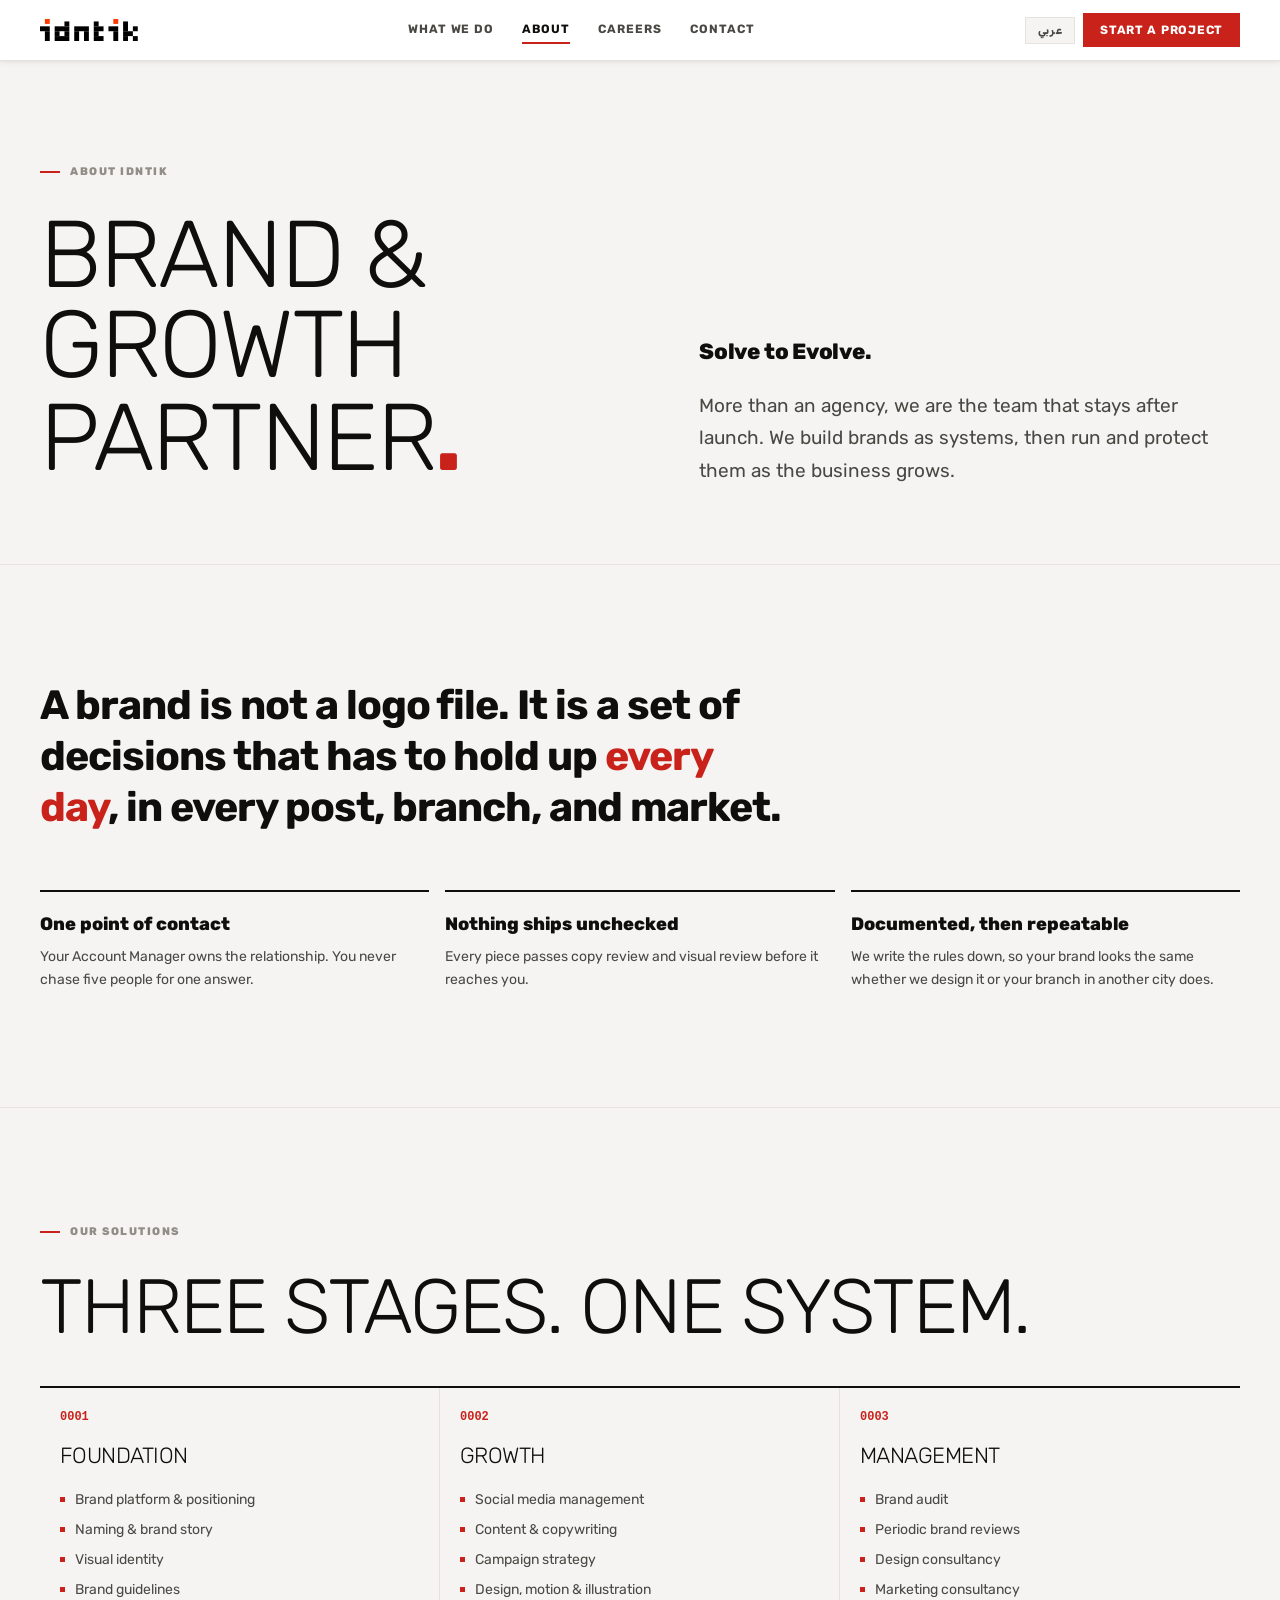
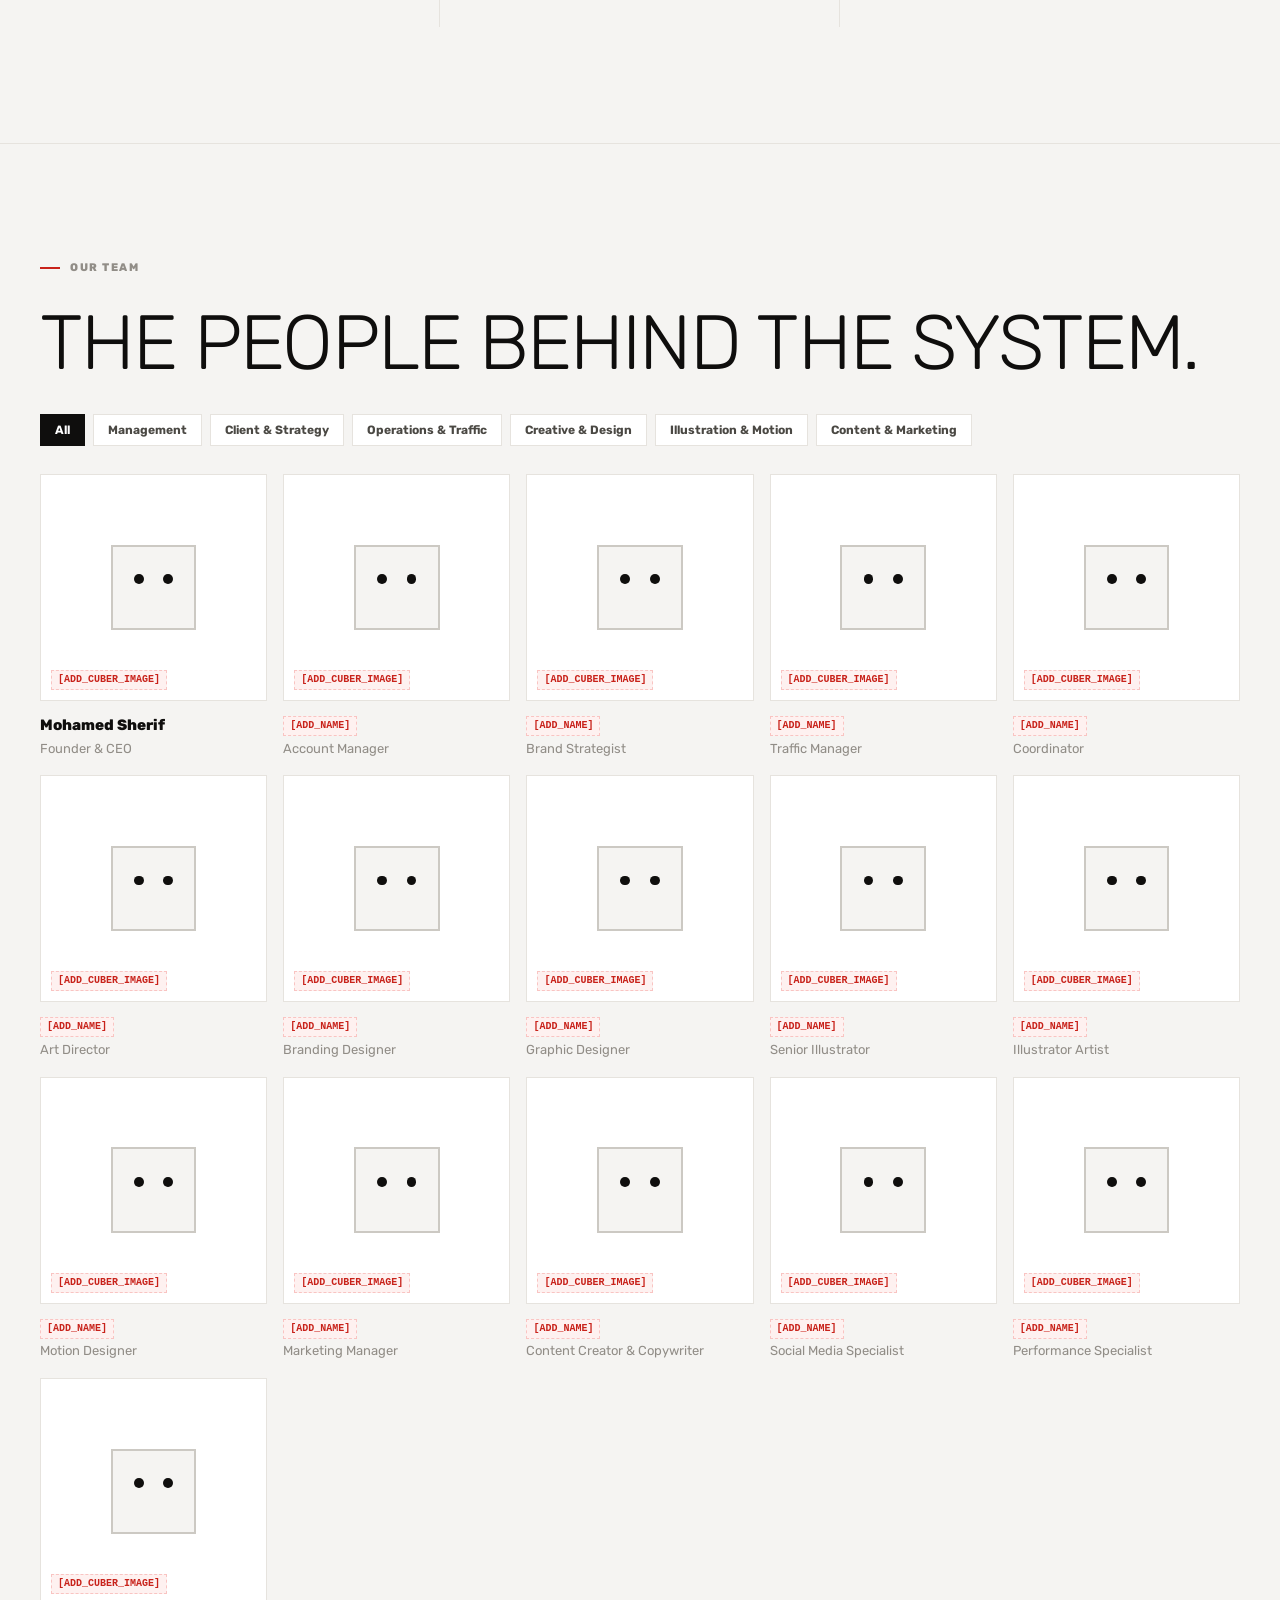
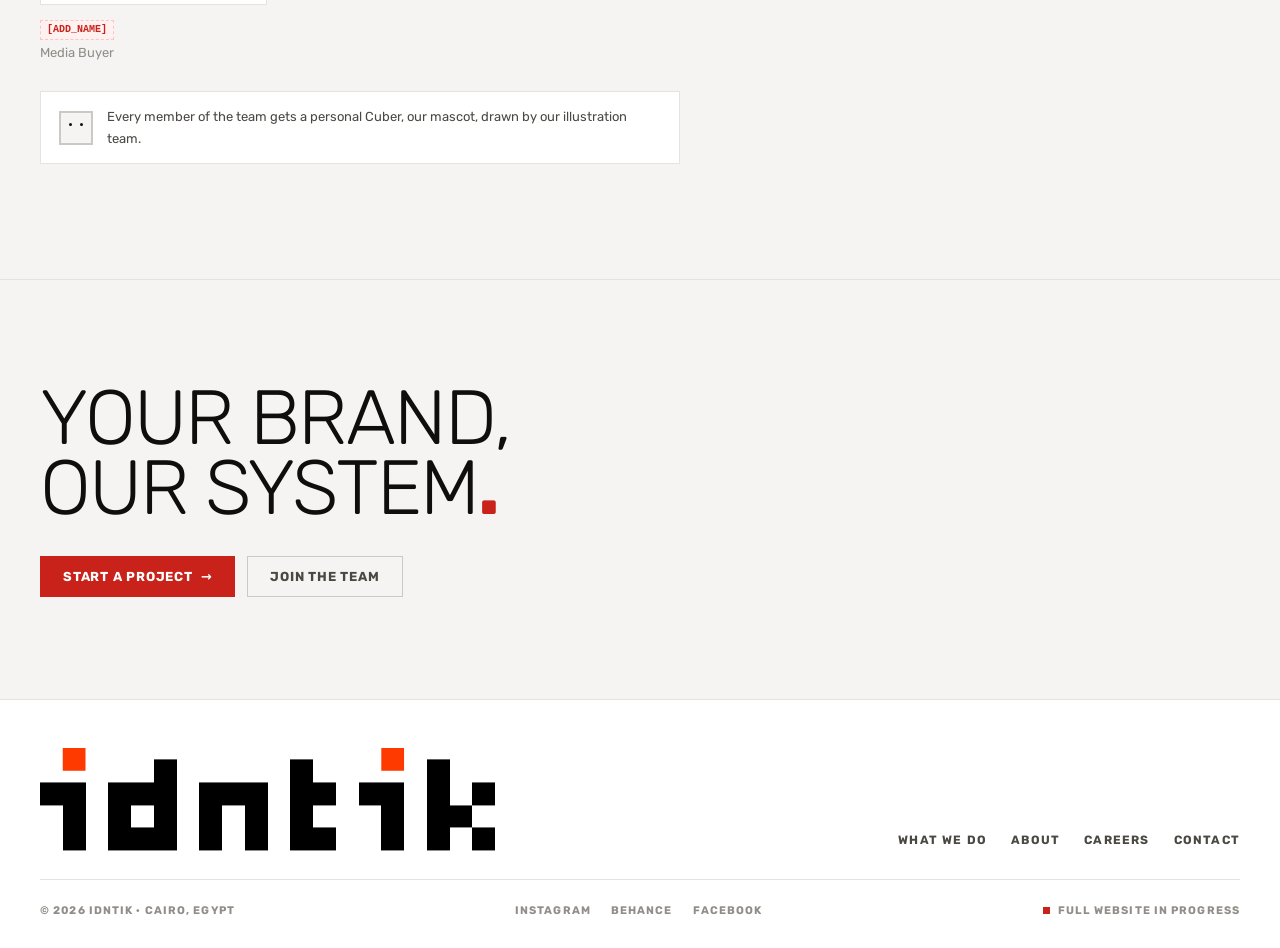
==== about.html @ ea52f1da "Launch Idntik Agency interim website Co-Authored-By: Claude Opus 5.5 <noreply@anthropic.com> Claude-" ====
<!DOCTYPE html>
<html lang="en" dir="ltr">
<head>
<meta charset="UTF-8">
<meta name="viewport" content="width=device-width,initial-scale=1,viewport-fit=cover">
<title>About — Idntik</title>
<meta name="description" content="Idntik is a Brand & Growth Partner in Cairo: one team building, running, and protecting brand systems based in Cairo, Egypt.">
<meta name="theme-color" content="#F5F4F2">
<link rel="canonical" href="https://mohammedsheriffarouk.github.io/IdntikAgency/about.html">
<meta property="og:type" content="website"><meta property="og:site_name" content="Idntik">
<meta property="og:title" content="About — Idntik"><meta property="og:description" content="Idntik is a Brand & Growth Partner in Cairo: one team building, running, and protecting brand systems based in Cairo, Egypt.">
<meta property="og:url" content="https://mohammedsheriffarouk.github.io/IdntikAgency/about.html"><meta property="og:image" content="https://mohammedsheriffarouk.github.io/IdntikAgency/assets/hero.jpg">
<meta name="twitter:card" content="summary_large_image"><meta name="twitter:title" content="About — Idntik">
<meta name="twitter:description" content="Idntik is a Brand & Growth Partner in Cairo: one team building, running, and protecting brand systems based in Cairo, Egypt."><meta name="twitter:image" content="https://mohammedsheriffarouk.github.io/IdntikAgency/assets/hero.jpg">
<link rel="icon" href="data:image/svg+xml,%3Csvg xmlns='http://www.w3.org/2000/svg' viewBox='-6.5 -4.5 18 18' shape-rendering='crispEdges'%3E%3Crect x='-6.5' y='-4.5' width='18' height='18' fill='%23fff'/%3E%3Crect x='2' y='0' width='2' height='2' fill='%23EA5125'/%3E%3Crect x='0' y='3' width='4' height='2' fill='%23000000'/%3E%3Crect x='2' y='5' width='2' height='4' fill='%23000000'/%3E%3C/svg%3E" type="image/svg+xml"><link rel="icon" href="favicon.ico" sizes="any"><link rel="apple-touch-icon" href="assets/apple-touch-icon.png">
<link rel="preconnect" href="https://fonts.googleapis.com"><link rel="preconnect" href="https://fonts.gstatic.com" crossorigin>
<link href="https://fonts.googleapis.com/css2?family=Rubik:wght@300;400;500;600;700;800;900&display=swap" rel="stylesheet">
<link rel="stylesheet" href="styles.css">
</head>
<body>
<div id="app" class="lang-en">
<a class="skip" href="#main" style="position:absolute;left:-9999px">Skip to content</a>
<header class="topbar">
  <div class="wrap">
    <a href="index.html" class="wordmark" aria-label="Idntik home"><svg class="logo-svg" focusable="false" xmlns="http://www.w3.org/2000/svg" viewBox="0 0 40 9" shape-rendering="crispEdges" aria-hidden="true"><rect x="2" y="0" width="2" height="2" fill="#FF3A00"/><rect x="30" y="0" width="2" height="2" fill="#FF3A00"/><rect x="10" y="1" width="2" height="2" fill="#000000"/><rect x="22" y="1" width="2" height="2" fill="#000000"/><rect x="34" y="1" width="2" height="4" fill="#000000"/><rect x="0" y="3" width="4" height="2" fill="#000000"/><rect x="6" y="3" width="6" height="2" fill="#000000"/><rect x="14" y="3" width="6" height="2" fill="#000000"/><rect x="22" y="3" width="4" height="2" fill="#000000"/><rect x="28" y="3" width="4" height="2" fill="#000000"/><rect x="38" y="3" width="2" height="2" fill="#000000"/><rect x="2" y="5" width="2" height="4" fill="#000000"/><rect x="6" y="5" width="2" height="2" fill="#000000"/><rect x="10" y="5" width="2" height="2" fill="#000000"/><rect x="14" y="5" width="2" height="4" fill="#000000"/><rect x="18" y="5" width="2" height="4" fill="#000000"/><rect x="22" y="5" width="2" height="2" fill="#000000"/><rect x="30" y="5" width="2" height="4" fill="#000000"/><rect x="34" y="5" width="4" height="2" fill="#000000"/><rect x="6" y="7" width="6" height="2" fill="#000000"/><rect x="22" y="7" width="4" height="2" fill="#000000"/><rect x="34" y="7" width="2" height="2" fill="#000000"/><rect x="38" y="7" width="2" height="2" fill="#000000"/></svg></a>
    <nav class="nav" id="nav" aria-label="Main">
      <a href="index.html#what"><span class="en">What we do</span><span class="ar">ماذا نقدّم</span></a>
      <a href="about.html"><span class="en">About</span><span class="ar">من نحن</span></a>
      <a href="careers.html"><span class="en">Careers</span><span class="ar">الوظائف</span></a>
      <a href="contact.html"><span class="en">Contact</span><span class="ar">تواصل</span></a>
    </nav>
    <div class="tb-right">
      <button class="lang-btn" id="langBtn" type="button" aria-label="Switch language">عربي</button>
      <a class="btn btn-primary btn-sm" href="index.html#brief"><span class="en">Start a project</span><span class="ar">ابدأ مشروعك</span></a>
      <button class="menu-btn" id="menuBtn" type="button" aria-label="Menu" aria-expanded="false" aria-controls="nav"><span></span><span></span><span></span></button>
    </div>
  </div>
</header>
<main id="main">

<section class="page-hero">
  <div class="wrap ph-grid">
    <div>
      <div class="label fade-in"><span class="en">About Idntik</span><span class="ar">عن Idntik</span></div>
      <h1>
        <span class="en"><span class="rise"><span>Brand &amp; Growth</span></span><span class="rise"><span>Partner<em class="red">.</em></span></span></span>
        <span class="ar"><span class="rise"><span>شريك العلامة</span></span><span class="rise"><span>والنمو<em class="red">.</em></span></span></span>
      </h1>
    </div>
    <div class="ph-side fade-in">
      <p class="tagline">Solve to Evolve.</p>
      <p class="lede"><span class="en">More than an agency, we are the team that stays after launch. We build brands as systems, then run and protect them as the business grows.</span><span class="ar">أكثر من وكالة، نحن الفريق الذي يبقى بعد الإطلاق. نبني العلامات كأنظمة، ثم نشغّلها ونحميها كلما نما العمل.</span></p>
    </div>
  </div>
</section>

<section>
  <div class="wrap">
    <p class="statement" data-rv><span class="en">A brand is not a logo file. It is a set of decisions that has to hold up <em>every day</em>, in every post, branch, and market.</span><span class="ar">العلامة ليست ملف شعار. إنها مجموعة قرارات يجب أن تصمد <em>كل يوم</em>، في كل منشور وفرع وسوق.</span></p>
    <div class="values" data-rv-kids>
      <div class="val"><h3><span class="en">One point of contact</span><span class="ar">نقطة تواصل واحدة</span></h3><p><span class="en">Your Account Manager owns the relationship. You never chase five people for one answer.</span><span class="ar">مدير الحساب مسؤول عن العلاقة كاملة. لن تطارد خمسة أشخاص لتحصل على إجابة واحدة.</span></p></div>
      <div class="val"><h3><span class="en">Nothing ships unchecked</span><span class="ar">لا شيء يخرج دون مراجعة</span></h3><p><span class="en">Every piece passes copy review and visual review before it reaches you.</span><span class="ar">كل عمل يمر بمراجعة المحتوى ثم المراجعة البصرية قبل أن يصلك.</span></p></div>
      <div class="val"><h3><span class="en">Documented, then repeatable</span><span class="ar">موثّق، ثم قابل للتكرار</span></h3><p><span class="en">We write the rules down, so your brand looks the same whether we design it or your branch in another city does.</span><span class="ar">نوثّق القواعد، لتبدو علامتك واحدة سواء صممناها نحن أو فرعك في مدينة أخرى.</span></p></div>
    </div>
  </div>
</section>

<section>
  <div class="wrap">
    <div class="label"><span class="en">Our solutions</span><span class="ar">حلولنا</span></div>
    <h2 class="h2 caps" data-rv style="margin-bottom:40px"><span class="en">Three stages. One system.</span><span class="ar">ثلاث مراحل. نظام واحد.</span></h2>
    <div class="solutions" data-rv-kids>
      <div class="sol"><span class="num">0001</span><h3>Foundation</h3><ul>
        <li><span class="en">Brand platform &amp; positioning</span><span class="ar">منصة العلامة والتموضع</span></li>
        <li><span class="en">Naming &amp; brand story</span><span class="ar">التسمية وقصة العلامة</span></li>
        <li><span class="en">Visual identity</span><span class="ar">الهوية البصرية</span></li>
        <li><span class="en">Brand guidelines</span><span class="ar">دليل العلامة</span></li></ul></div>
      <div class="sol"><span class="num">0002</span><h3>Growth</h3><ul>
        <li><span class="en">Social media management</span><span class="ar">إدارة السوشيال ميديا</span></li>
        <li><span class="en">Content &amp; copywriting</span><span class="ar">المحتوى وكتابة النصوص</span></li>
        <li><span class="en">Campaign strategy</span><span class="ar">استراتيجية الحملات</span></li>
        <li><span class="en">Design, motion &amp; illustration</span><span class="ar">التصميم والموشن والرسوم</span></li></ul></div>
      <div class="sol"><span class="num">0003</span><h3>Management</h3><ul>
        <li><span class="en">Brand audit</span><span class="ar">تدقيق العلامة</span></li>
        <li><span class="en">Periodic brand reviews</span><span class="ar">مراجعات دورية</span></li>
        <li><span class="en">Design consultancy</span><span class="ar">استشارات التصميم</span></li>
        <li><span class="en">Marketing consultancy</span><span class="ar">استشارات التسويق</span></li></ul></div>
    </div>
  </div>
</section>

<section>
  <div class="wrap">
    <div class="label"><span class="en">Our team</span><span class="ar">فريقنا</span></div>
    <h2 class="h2 caps" data-rv style="margin-bottom:32px"><span class="en">The people behind the system.</span><span class="ar">الناس وراء النظام.</span></h2>
    <div class="filters" id="filters" role="group" aria-label="Filter by department"></div>
    <div class="team" id="team"></div>
    <div class="cuber-note" data-rv><div class="cube" aria-hidden="true"></div><span><span class="en">Every member of the team gets a personal Cuber, our mascot, drawn by our illustration team.</span><span class="ar">كل فرد في الفريق له شخصية Cuber خاصة به، تميمة Idntik، يرسمها فريق الرسوم.</span></span></div>
  </div>
</section>

<section class="cta" style="padding-block:clamp(64px,8vw,112px)">
  <div class="wrap">
    <h2 data-rv style="font-size:var(--d-xl)"><span class="en">Your brand,<br>our system<em class="red">.</em></span><span class="ar">علامتك،<br>ونظامنا<em class="red">.</em></span></h2>
    <div class="hero-actions" style="margin-top:32px" data-rv>
      <a class="btn btn-primary" href="index.html#brief"><span class="en">Start a project</span><span class="ar">ابدأ مشروعك</span> <span class="arrow">→</span></a>
      <a class="btn btn-ghost" href="careers.html"><span class="en">Join the team</span><span class="ar">انضم للفريق</span></a>
    </div>
  </div>
</section>

</main>
<footer>
  <div class="wrap">
    <div class="f-top">
      <a href="index.html" class="f-big" aria-label="Idntik home"><svg class="logo-svg" focusable="false" xmlns="http://www.w3.org/2000/svg" viewBox="0 0 40 9" shape-rendering="crispEdges" aria-hidden="true"><rect x="2" y="0" width="2" height="2" fill="#FF3A00"/><rect x="30" y="0" width="2" height="2" fill="#FF3A00"/><rect x="10" y="1" width="2" height="2" fill="#000000"/><rect x="22" y="1" width="2" height="2" fill="#000000"/><rect x="34" y="1" width="2" height="4" fill="#000000"/><rect x="0" y="3" width="4" height="2" fill="#000000"/><rect x="6" y="3" width="6" height="2" fill="#000000"/><rect x="14" y="3" width="6" height="2" fill="#000000"/><rect x="22" y="3" width="4" height="2" fill="#000000"/><rect x="28" y="3" width="4" height="2" fill="#000000"/><rect x="38" y="3" width="2" height="2" fill="#000000"/><rect x="2" y="5" width="2" height="4" fill="#000000"/><rect x="6" y="5" width="2" height="2" fill="#000000"/><rect x="10" y="5" width="2" height="2" fill="#000000"/><rect x="14" y="5" width="2" height="4" fill="#000000"/><rect x="18" y="5" width="2" height="4" fill="#000000"/><rect x="22" y="5" width="2" height="2" fill="#000000"/><rect x="30" y="5" width="2" height="4" fill="#000000"/><rect x="34" y="5" width="4" height="2" fill="#000000"/><rect x="6" y="7" width="6" height="2" fill="#000000"/><rect x="22" y="7" width="4" height="2" fill="#000000"/><rect x="34" y="7" width="2" height="2" fill="#000000"/><rect x="38" y="7" width="2" height="2" fill="#000000"/></svg></a>
      <nav class="f-nav" aria-label="Footer">
        <a href="index.html#what"><span class="en">What we do</span><span class="ar">ماذا نقدّم</span></a>
        <a href="about.html"><span class="en">About</span><span class="ar">من نحن</span></a>
        <a href="careers.html"><span class="en">Careers</span><span class="ar">الوظائف</span></a>
        <a href="contact.html"><span class="en">Contact</span><span class="ar">تواصل</span></a>
      </nav>
    </div>
    <div class="f">
      <span>© 2026 Idntik · <span class="en">Cairo, Egypt</span><span class="ar">القاهرة، مصر</span></span>
      <div class="f-links">
        <a data-link="instagramUrl" data-tag href="#">Instagram</a>
        <a data-link="behanceUrl" data-tag href="#">Behance</a>
        <a data-link="facebookUrl" data-tag href="#">Facebook</a>
      </div>
      <span class="building"><i></i><span class="en">Full website in progress</span><span class="ar">الموقع الكامل قيد الإنشاء</span></span>
    </div>
  </div>
</footer>
</div>
<script src="site.js"></script>
</body>
</html>
---- styles.css ----
/* ═══════════════════════════════════════════════════════════
   IDNTIK — site styles
   Tokens = Idntik Style Guide 2026 (light only, Rubik, one red).
   Display scale is the marketing extension of the guide.
   ═══════════════════════════════════════════════════════════ */
:root{
  --white:#FFFFFF; --off:#F5F4F2; --surface:#FAFAF9;
  --b1:#E6E3DE; --b2:#CCC9C3; --b3:#A8A49D;
  --ink:#0F0E0D; --ink2:#4A4843; --ink3:#918D87;
  --red:#C8221A; --red-hover:#A81B14; --red-soft:#FEF1F0; --red-border:#F9C4C2;
  --sh1:0 1px 3px rgba(0,0,0,.06),0 2px 8px rgba(0,0,0,.04);
  --sh2:0 4px 12px rgba(0,0,0,.09),0 8px 32px rgba(0,0,0,.06);
  --r:6px; --r2:10px; --r3:16px;
  --font:'Rubik',system-ui,-apple-system,'Segoe UI',Tahoma,sans-serif;
  --mono:ui-monospace,'SFMono-Regular','Courier New',monospace;
  --d-hero:clamp(48px,10vw,152px);
  --d-page:clamp(44px,7.4vw,112px);
  --d-xl:clamp(36px,6vw,84px);
  --d-lg:clamp(26px,3.4vw,44px);
  --gutter:clamp(16px,4vw,40px);
  --ease:cubic-bezier(.2,.7,.2,1);
  color-scheme:light;
}
*,*::before,*::after{box-sizing:border-box}
html{scroll-behavior:smooth}
body{margin:0;background:var(--off);color:var(--ink);font-family:var(--font);font-size:15px;line-height:1.65;-webkit-font-smoothing:antialiased}
h1,h2,h3,p,fieldset,legend{margin:0;padding:0}
fieldset{border:0;min-width:0}
a{color:inherit}
img{max-width:100%}
:focus-visible{outline:2px solid var(--red);outline-offset:3px;border-radius:4px}
.wrap{max-width:1300px;margin:0 auto;padding-inline:var(--gutter)}
.lang-ar .en,.lang-en .ar{display:none!important}
.caps{text-transform:uppercase;letter-spacing:-.03em}
.lang-ar .caps{letter-spacing:0}
.red{color:var(--red);font-style:normal}

/* ── topbar ─────────────────────────────────────────── */
.topbar{position:sticky;top:env(safe-area-inset-top,0px);z-index:100;background:var(--white);border-bottom:1px solid var(--b1);box-shadow:var(--sh1);transition:transform .35s var(--ease)}
.topbar.hide{transform:translateY(-100%)}
.topbar .wrap{height:60px;display:flex;align-items:center;justify-content:space-between;gap:16px}
.wordmark{font-size:19px;font-weight:900;letter-spacing:-.04em;text-decoration:none;direction:ltr}
.wordmark em{color:var(--red);font-style:normal;display:inline-block;transition:transform .3s var(--ease)}
.wordmark:hover em{transform:translateY(-3px)}
.nav{display:flex;align-items:center;gap:4px}
.nav a{position:relative;font-size:12px;font-weight:700;letter-spacing:.08em;text-transform:uppercase;color:var(--ink2);text-decoration:none;padding:8px 12px;border-radius:var(--r)}
.lang-ar .nav a{letter-spacing:0;font-size:13px}
.nav a::after{content:"";position:absolute;inset-inline:12px;bottom:4px;height:2px;background:var(--red);transform:scaleX(0);transform-origin:left;transition:transform .25s var(--ease)}
.nav a:hover{color:var(--ink)}
.nav a:hover::after,.nav a[aria-current="page"]::after{transform:scaleX(1)}
.nav a[aria-current="page"]{color:var(--ink)}
.tb-right{display:flex;align-items:center;gap:8px}
.lang-btn{font:700 11px var(--font);letter-spacing:.06em;background:var(--off);border:1px solid var(--b1);color:var(--ink2);border-radius:999px;padding:6px 12px;cursor:pointer}
.lang-btn:hover{border-color:var(--b2);color:var(--ink)}
.menu-btn{display:none;background:none;border:1px solid var(--b1);border-radius:var(--r);width:40px;height:40px;cursor:pointer;color:var(--ink);padding:0}
.menu-btn span{display:block;width:16px;height:2px;background:currentColor;margin:3px auto;transition:transform .25s var(--ease),opacity .2s}
.menu-btn[aria-expanded="true"] span:nth-child(1){transform:translateY(5px) rotate(45deg)}
.menu-btn[aria-expanded="true"] span:nth-child(2){opacity:0}
.menu-btn[aria-expanded="true"] span:nth-child(3){transform:translateY(-5px) rotate(-45deg)}

/* ── buttons & links ────────────────────────────────── */
.btn{position:relative;overflow:hidden;display:inline-flex;align-items:center;justify-content:center;gap:8px;padding:12px 22px;border-radius:var(--r);font:700 13px var(--font);letter-spacing:.06em;text-transform:uppercase;text-decoration:none;cursor:pointer;border:1px solid transparent;transition:background .2s,border-color .2s,color .2s,transform .2s var(--ease);white-space:nowrap}
.btn:active{transform:scale(.98)}
.lang-ar .btn{letter-spacing:0;font-size:14px}
.btn-primary{background:var(--red);color:#fff}
.btn-primary:hover{background:var(--red-hover)}
.btn-ghost{background:transparent;color:var(--ink2);border-color:var(--b2)}
.btn-ghost:hover{background:var(--white);border-color:var(--b3);color:var(--ink)}
.btn-sm{padding:9px 16px;font-size:12px}
.btn[disabled]{opacity:.4;cursor:not-allowed}
.arrow{display:inline-block;transition:transform .2s var(--ease)}
.btn:hover .arrow,.text-link:hover .arrow,a.ch:hover .arrow,.job:hover .arrow{transform:translateX(4px)}
.lang-ar .arrow{transform:scaleX(-1)}
.lang-ar .btn:hover .arrow,.lang-ar .text-link:hover .arrow,.lang-ar a.ch:hover .arrow,.lang-ar .job:hover .arrow{transform:scaleX(-1) translateX(4px)}
.text-link{font-weight:700;font-size:14px;color:var(--ink);text-decoration:none;border-bottom:1px solid var(--b2);padding-bottom:2px;display:inline-flex;gap:6px;transition:color .2s,border-color .2s}
.text-link:hover{border-color:var(--red);color:var(--red)}
.ph{display:inline-block;font:600 10px/1.4 var(--mono);color:var(--red);background:var(--red-soft);border:1px dashed var(--red-border);border-radius:4px;padding:2px 6px;direction:ltr;letter-spacing:0;text-transform:none;vertical-align:middle}
.sq{display:inline-flex;align-items:center;gap:10px;font-size:14px;font-weight:600;color:var(--ink);text-decoration:none}
.sq::before{content:"";width:8px;height:8px;background:var(--red);flex:none}

/* ── sections ───────────────────────────────────────── */
section{padding-block:clamp(64px,9vw,128px);border-top:1px solid var(--b1)}
.label{display:flex;align-items:center;gap:10px;font-size:11px;font-weight:800;letter-spacing:.14em;text-transform:uppercase;color:var(--ink3);margin-bottom:28px}
.label::before{content:"";width:20px;height:2px;background:var(--red);border-radius:1px}
.lang-ar .label{letter-spacing:0;font-size:12px}
.h2{font-size:var(--d-xl);font-weight:900;line-height:.95;text-wrap:balance}
.lang-ar .h2{line-height:1.2}
.lede{font-size:clamp(16px,1.5vw,19px);color:var(--ink2);max-width:58ch;line-height:1.7}

/* ── motion: hero line rise ─────────────────────────── */
.rise{display:block;overflow:hidden;padding-bottom:.04em}
.rise > span{display:block;transform:translateY(105%);animation:riseUp 1s var(--ease) forwards}
.rise:nth-child(2) > span{animation-delay:.12s}
.rise:nth-child(3) > span{animation-delay:.24s}
@keyframes riseUp{to{transform:none}}
.fade-in{opacity:0;animation:fadeIn .9s var(--ease) .45s forwards}
@keyframes fadeIn{to{opacity:1}}

/* ── motion: scroll reveal (JS adds .rv only below the fold) ── */
.rv{opacity:0;transform:translateY(28px);transition:opacity .9s var(--ease),transform .9s var(--ease)}
.rv.in{opacity:1;transform:none}

/* ── marquee ────────────────────────────────────────── */
.marquee{overflow:hidden;border-block:1px solid var(--b1);background:var(--white);padding-block:18px;direction:ltr}
.marquee-track{display:flex;width:max-content;animation:scroll 38s linear infinite}
.marquee:hover .marquee-track{animation-play-state:paused}
.marquee-track span{display:inline-flex;align-items:center;gap:28px;padding-inline:14px;font-size:clamp(20px,2.4vw,32px);font-weight:900;text-transform:uppercase;letter-spacing:-.03em;white-space:nowrap}
.marquee-track span::after{content:"";width:10px;height:10px;background:var(--red);border-radius:50%;margin-inline-start:14px}
@keyframes scroll{to{transform:translateX(-50%)}}

/* ── HOME · hero ────────────────────────────────────── */
.hero{border-top:none;padding-block:clamp(56px,9vw,120px) clamp(40px,6vw,72px)}
.hero h1{font-size:var(--d-hero);font-weight:900;line-height:.86;letter-spacing:-.055em;text-transform:uppercase}
.lang-ar .hero h1{letter-spacing:-.01em;line-height:1.12}
.hero-row{display:flex;justify-content:space-between;align-items:end;gap:24px 48px;flex-wrap:wrap;margin-top:clamp(28px,4vw,48px)}
.hero-row .lede{flex:1 1 360px}
.hero-actions{display:flex;flex-wrap:wrap;gap:12px;align-items:center}
.scroll-cue{margin-top:clamp(40px,6vw,72px);display:flex;align-items:center;gap:12px;font-size:12px;font-weight:800;letter-spacing:.14em;text-transform:uppercase;color:var(--ink3)}
.lang-ar .scroll-cue{letter-spacing:0;font-size:13px}
.scroll-cue i{font-style:normal;display:inline-block;animation:bob 1.8s ease-in-out infinite;color:var(--red)}
@keyframes bob{50%{transform:translateY(5px)}}

/* ── HOME · brief form ──────────────────────────────── */
.brief{background:var(--white)}
.brief-grid{display:grid;grid-template-columns:minmax(0,.8fr) minmax(0,1.2fr);gap:clamp(32px,5vw,72px);align-items:start}
.brief-side .h2{font-size:var(--d-lg);line-height:1}
.brief-side p{margin-top:16px;color:var(--ink2);max-width:40ch}
.progress{display:flex;align-items:center;gap:14px;margin-bottom:28px}
.count{font:800 13px var(--mono);color:var(--ink);font-variant-numeric:tabular-nums;direction:ltr}
.count b{color:var(--red)}
.bar{flex:1;height:2px;background:var(--b1);position:relative;overflow:hidden;border-radius:1px}
.bar span{position:absolute;inset-block:0;inset-inline-start:0;background:var(--red);transition:width .45s var(--ease)}
.step{display:none}
.step.on{display:block;animation:stepIn .45s var(--ease)}
@keyframes stepIn{from{opacity:0;transform:translateX(16px)}to{opacity:1;transform:none}}
.q{font-size:clamp(28px,4vw,52px);font-weight:900;line-height:1;text-transform:uppercase;letter-spacing:-.04em;margin-bottom:8px}
.lang-ar .q{letter-spacing:0;line-height:1.25}
.hint{font-size:13px;color:var(--ink3);margin-bottom:22px}
.chips{display:flex;flex-wrap:wrap;gap:10px}
.chip input{position:absolute;opacity:0;pointer-events:none}
.chip span{display:inline-flex;align-items:center;gap:8px;padding:12px 18px;border:1px solid var(--b2);border-radius:999px;font-size:14px;font-weight:700;color:var(--ink2);background:var(--off);cursor:pointer;transition:all .18s var(--ease);user-select:none}
.chip span small{font-weight:500;color:var(--ink3);font-size:12px}
.chip span:hover{border-color:var(--b3);color:var(--ink);transform:translateY(-1px)}
.chip input:checked + span{background:var(--red);border-color:var(--red);color:#fff}
.chip input:checked + span small{color:#FFD9D6}
.chip input:focus-visible + span{outline:2px solid var(--red);outline-offset:3px}
.fields{display:grid;grid-template-columns:1fr 1fr;gap:14px}
.fields .full{grid-column:1/-1}
.field label{display:block;font-size:11px;font-weight:800;letter-spacing:.1em;text-transform:uppercase;color:var(--ink3);margin-bottom:6px}
.lang-ar .field label{letter-spacing:0;font-size:12px}
.field input,.field textarea,.field select{width:100%;font:500 15px var(--font);color:var(--ink);background:var(--off);border:1px solid var(--b1);border-radius:var(--r);padding:12px 14px;outline:none;transition:border-color .18s,box-shadow .18s}
.field textarea{min-height:120px;resize:vertical}
.field input:focus,.field textarea:focus,.field select:focus{border-color:var(--red);box-shadow:0 0 0 3px rgba(200,34,26,.08)}
.form-nav{display:flex;justify-content:space-between;align-items:center;gap:12px;margin-top:32px;padding-top:20px;border-top:1px solid var(--b1)}
.err{font-size:13px;color:var(--red);font-weight:600;min-height:20px;margin-top:14px}
.done{display:none}
.done.on{display:block;animation:stepIn .45s var(--ease)}
.done .q{margin-bottom:16px}
.summary{margin-top:20px;background:var(--off);border:1px solid var(--b1);border-radius:var(--r2);padding:16px 18px;font-size:13px;color:var(--ink2);white-space:pre-wrap;max-height:220px;overflow:auto}
.done-actions{display:flex;flex-wrap:wrap;gap:10px;margin-top:18px}

/* ── HOME · who / what ──────────────────────────────── */
.who-grid{display:grid;grid-template-columns:minmax(0,1.1fr) minmax(0,1fr);gap:clamp(32px,5vw,72px);align-items:end}
.who-grid .lede + .lede{margin-top:16px}
.who-grid .text-link{margin-top:24px}
.what-head{display:flex;justify-content:space-between;align-items:end;gap:20px;flex-wrap:wrap;margin-bottom:40px}
.what-sub{font-size:13px;font-weight:800;letter-spacing:.12em;text-transform:uppercase;color:var(--ink3)}
.lang-ar .what-sub{letter-spacing:0}
.rows{border-top:2px solid var(--ink)}
.row{position:relative;display:grid;grid-template-columns:110px minmax(0,1.1fr) minmax(0,1fr) 90px;gap:24px;align-items:center;padding:clamp(20px,2.6vw,32px) 0;border-bottom:1px solid var(--b1);transition:padding .35s var(--ease),background .35s}
.row::before{content:"";position:absolute;inset-block:0;inset-inline-start:0;width:3px;background:var(--red);transform:scaleY(0);transition:transform .35s var(--ease)}
.row:hover{background:var(--white);padding-inline:20px}
.row:hover::before{transform:scaleY(1)}
.row .num{font:800 13px var(--mono);color:var(--red);font-variant-numeric:tabular-nums;direction:ltr}
.row h3{font-size:clamp(26px,3.6vw,52px);font-weight:900;line-height:1;text-transform:uppercase;letter-spacing:-.04em}
.lang-ar .row h3{letter-spacing:0;line-height:1.2}
.row p{font-size:14px;color:var(--ink2)}
.row p b{display:block;color:var(--ink);font-weight:700;margin-bottom:4px}
.row .cnt{text-align:end;font-size:12px;font-weight:700;color:var(--ink3)}
.row .cnt b{display:block;font-size:22px;color:var(--ink);font-weight:900;font-variant-numeric:tabular-nums}

/* ── HOME · impact ──────────────────────────────────── */
.impact{background:var(--ink);color:var(--white);border-top:none}
.impact .label{color:var(--b3)}
.impact .h2{max-width:13ch}
.outcomes{display:grid;grid-template-columns:repeat(3,minmax(0,1fr));gap:1px;background:#2B2926;border:1px solid #2B2926;border-radius:var(--r3);overflow:hidden;margin-top:56px}
.oc{background:var(--ink);padding:28px 26px;display:flex;flex-direction:column;gap:10px;transition:background .3s}
.oc:hover{background:#1A1816}
.oc .k{font:800 12px var(--mono);color:var(--red);direction:ltr}
.oc h3{font-size:20px;font-weight:800;letter-spacing:-.02em}
.oc p{font-size:14px;color:var(--b2)}

/* ── HOME · clients ─────────────────────────────────── */
.clients-head{display:flex;justify-content:space-between;align-items:end;gap:16px;flex-wrap:wrap;margin-bottom:36px}
.ctr{font:800 13px var(--mono);color:var(--ink3);direction:ltr}
.ctr b{color:var(--ink)}
.logos{display:grid;grid-template-columns:repeat(4,minmax(0,1fr));border-top:1px solid var(--b1);border-inline-start:1px solid var(--b1)}
.logo{aspect-ratio:3/2;max-width:100%;display:grid;place-items:center;border-bottom:1px solid var(--b1);border-inline-end:1px solid var(--b1);padding:20px;background:var(--off);transition:background .25s}
.logo:hover{background:var(--white)}
.logo img{max-width:70%;max-height:56%;object-fit:contain;filter:grayscale(1);opacity:.75;transition:filter .25s,opacity .25s}
.logo:hover img{filter:none;opacity:1}

/* ── HOME · manifesto ───────────────────────────────── */
.manifesto{background:var(--white)}
.pairs{margin-top:48px;border-top:2px solid var(--ink)}
.pair{display:grid;grid-template-columns:minmax(0,1fr) auto minmax(0,1fr);align-items:baseline;gap:clamp(12px,2vw,28px);padding:clamp(14px,1.8vw,22px) 0;border-bottom:1px solid var(--b1);font-size:clamp(22px,3.4vw,48px);font-weight:900;line-height:1;text-transform:uppercase;letter-spacing:-.04em}
.lang-ar .pair{letter-spacing:0;line-height:1.3}
.pair .o{font-size:clamp(11px,1vw,13px);font-weight:800;letter-spacing:.14em;color:var(--red)}
.lang-ar .pair .o{letter-spacing:0}
.pair .b{color:var(--b2);text-align:end;background:linear-gradient(var(--ink3),var(--ink3)) no-repeat 0 55%/0 2px;transition:color .3s,background-size .45s var(--ease)}
.lang-ar .pair .b{background-position:100% 55%}
.pair:hover .b{color:var(--ink3);background-size:100% 2px}

/* ── HOME · CTA ─────────────────────────────────────── */
.cta{padding-block:clamp(80px,11vw,152px)}
.cta h2{font-size:var(--d-hero);font-weight:900;line-height:.86;letter-spacing:-.055em;text-transform:uppercase}
.lang-ar .cta h2{letter-spacing:0;line-height:1.12}
.cta-grid{display:grid;grid-template-columns:minmax(0,1fr) minmax(0,420px);gap:clamp(32px,5vw,72px);align-items:end;margin-top:40px}
.channels{display:grid;gap:10px}
.ch{display:flex;justify-content:space-between;align-items:center;gap:16px;padding:16px 18px;background:var(--white);border:1px solid var(--b1);border-radius:var(--r2);text-decoration:none;transition:border-color .2s,box-shadow .2s,transform .2s var(--ease);min-width:0}
a.ch:hover{border-color:var(--b2);box-shadow:var(--sh1);transform:translateY(-2px)}
.ch.primary{background:var(--red);border-color:var(--red);color:#fff}
.ch.primary:hover{background:var(--red-hover)}
.ch .k{font-size:11px;font-weight:800;letter-spacing:.1em;text-transform:uppercase;color:var(--ink3)}
.ch.primary .k{color:#FFD9D6}
.lang-ar .ch .k{letter-spacing:0;font-size:12px}
.ch .v{font-size:15px;font-weight:700;overflow-wrap:anywhere}
.copy{font:700 11px var(--font);background:var(--off);color:var(--ink2);border:1px solid var(--b1);border-radius:var(--r);padding:6px 10px;cursor:pointer;flex:none}
.copy:hover{border-color:var(--b2);color:var(--ink)}

/* ── INNER PAGES · page hero (Social Nuts pattern) ─── */
.page-hero{border-top:none;padding-block:clamp(56px,8vw,112px) clamp(48px,6vw,80px)}
.ph-grid{display:grid;grid-template-columns:minmax(0,1.1fr) minmax(0,1fr);gap:clamp(28px,5vw,72px);align-items:end}
.page-hero h1{font-size:var(--d-page);font-weight:900;line-height:.92;letter-spacing:-.05em}
.lang-ar .page-hero h1{letter-spacing:0;line-height:1.15}
.ph-side{display:grid;gap:20px}
.ph-side .lede{max-width:46ch}
.tagline{font-size:clamp(18px,1.8vw,22px);font-weight:800;color:var(--ink);letter-spacing:-.01em}

/* ── ABOUT ──────────────────────────────────────────── */
.statement{font-size:clamp(24px,3.2vw,44px);font-weight:700;line-height:1.25;letter-spacing:-.025em;max-width:28ch;text-wrap:balance}
.lang-ar .statement{letter-spacing:0;line-height:1.5}
.statement em{color:var(--red);font-style:normal}
.values{display:grid;grid-template-columns:repeat(3,minmax(0,1fr));gap:16px;margin-top:56px}
.val{border-top:2px solid var(--ink);padding-top:18px}
.val h3{font-size:18px;font-weight:800;margin-bottom:6px}
.val p{font-size:14px;color:var(--ink2)}
.solutions{display:grid;grid-template-columns:repeat(3,minmax(0,1fr));border-top:2px solid var(--ink);margin-top:8px}
.sol{padding:22px 20px 26px;border-inline-end:1px solid var(--b1);transition:background .3s}
.sol:last-child{border-inline-end:none}
.sol:hover{background:var(--white)}
.sol .num{font:800 12px var(--mono);color:var(--red);direction:ltr;display:block;margin-bottom:14px}
.sol h3{font-size:22px;font-weight:900;letter-spacing:-.03em;text-transform:uppercase;margin-bottom:14px}
.lang-ar .sol h3{letter-spacing:0}
.sol ul{list-style:none;margin:0;padding:0;display:grid;gap:7px}
.sol li{font-size:14px;color:var(--ink2);display:flex;gap:10px}
.sol li::before{content:"";width:5px;height:5px;background:var(--red);margin-top:9px;flex:none}
.filters{display:flex;flex-wrap:wrap;gap:8px;margin-bottom:28px}
.filter{font:700 12px var(--font);padding:8px 14px;border-radius:999px;border:1px solid var(--b1);background:var(--white);color:var(--ink2);cursor:pointer;transition:all .2s var(--ease)}
.filter:hover{border-color:var(--b2);color:var(--ink)}
.filter[aria-pressed="true"]{background:var(--ink);border-color:var(--ink);color:var(--white)}
.team{display:grid;grid-template-columns:repeat(auto-fill,minmax(200px,1fr));gap:16px}
.member{transition:opacity .35s var(--ease),transform .35s var(--ease)}
.member.out{display:none}
.avatar{aspect-ratio:1;max-width:100%;border-radius:var(--r3);background:var(--white);border:1px solid var(--b1);display:grid;place-items:center;overflow:hidden;margin-bottom:12px;position:relative}
.avatar img{width:100%;height:100%;object-fit:cover;transition:transform .5s var(--ease)}
.member:hover .avatar img{transform:scale(1.05)}
.cube{width:38%;aspect-ratio:1;background:var(--off);border:2px solid var(--b2);border-radius:var(--r2);position:relative;transition:transform .5s var(--ease)}
.cube::before,.cube::after{content:"";position:absolute;top:34%;width:12%;aspect-ratio:1;border-radius:50%;background:var(--ink)}
.cube::before{left:26%}.cube::after{right:26%}
.member:hover .cube{transform:rotate(-8deg) scale(1.06)}
.avatar .ph{position:absolute;bottom:10px;inset-inline-start:10px}
.m-name{font-size:15px;font-weight:800}
.m-role{font-size:13px;color:var(--ink3)}
.cuber-note{display:flex;gap:14px;align-items:center;margin-top:28px;font-size:13px;color:var(--ink2);background:var(--white);border:1px solid var(--b1);border-radius:var(--r2);padding:14px 18px;max-width:640px}
.cuber-note .cube{width:34px;flex:none}

/* ── CONTACT ────────────────────────────────────────── */
.contact-grid{display:grid;grid-template-columns:minmax(0,.8fr) minmax(0,1.2fr);gap:clamp(32px,5vw,72px);align-items:start}
.info{display:grid;gap:28px}
.info-block h3{font-size:11px;font-weight:800;letter-spacing:.14em;text-transform:uppercase;color:var(--ink3);margin-bottom:10px}
.lang-ar .info-block h3{letter-spacing:0;font-size:12px}
.info-block .lines{display:grid;gap:8px}
.info-block p{font-size:14px;color:var(--ink2)}
.form-card{background:var(--white);border:1px solid var(--b1);border-radius:var(--r3);padding:clamp(22px,3vw,36px);box-shadow:var(--sh1)}
.form-card h2{font-size:var(--d-lg);font-weight:900;letter-spacing:-.04em;line-height:1;margin-bottom:22px;text-transform:uppercase}
.lang-ar .form-card h2{letter-spacing:0;line-height:1.3}
.reasons{display:flex;flex-wrap:wrap;gap:8px;margin-bottom:20px}
.reasons .chip span{padding:9px 14px;font-size:13px}
.brief-promo{display:flex;justify-content:space-between;align-items:center;gap:16px;flex-wrap:wrap;margin-top:16px;padding:16px 18px;border:1px dashed var(--b2);border-radius:var(--r2);font-size:14px;color:var(--ink2)}

/* ── CAREERS ────────────────────────────────────────── */
.jobs{border-top:2px solid var(--ink)}
.job{display:grid;grid-template-columns:minmax(0,.9fr) minmax(0,1.4fr) auto;gap:clamp(16px,3vw,40px);align-items:center;padding:clamp(22px,2.6vw,32px) 0;border-bottom:1px solid var(--b1);transition:padding .35s var(--ease),background .35s}
.job:hover{background:var(--white);padding-inline:20px}
.job h3{font-size:clamp(20px,2.2vw,28px);font-weight:900;letter-spacing:-.03em;line-height:1.1}
.lang-ar .job h3{letter-spacing:0}
.job .meta{display:flex;gap:6px;flex-wrap:wrap;margin-top:8px}
.job .meta span{font-size:11px;font-weight:700;color:var(--ink3);background:var(--off);border:1px solid var(--b1);border-radius:999px;padding:2px 9px}
.job p{font-size:14px;color:var(--ink2)}
.perks{display:grid;grid-template-columns:repeat(4,minmax(0,1fr));gap:16px}
.perk{background:var(--white);border:1px solid var(--b1);border-radius:var(--r3);padding:22px;transition:transform .3s var(--ease),box-shadow .3s}
.perk:hover{transform:translateY(-3px);box-shadow:var(--sh2)}
.perk .k{font:800 12px var(--mono);color:var(--red);direction:ltr;display:block;margin-bottom:14px}
.perk h3{font-size:17px;font-weight:800;margin-bottom:6px}
.perk p{font-size:14px;color:var(--ink2)}
.open-app{display:flex;justify-content:space-between;align-items:center;gap:20px;flex-wrap:wrap;margin-top:40px;padding:clamp(22px,3vw,32px);background:var(--ink);color:var(--white);border-radius:var(--r3)}
.open-app h3{font-size:clamp(20px,2.4vw,30px);font-weight:900;letter-spacing:-.03em;text-transform:uppercase}
.lang-ar .open-app h3{letter-spacing:0}
.open-app p{color:var(--b2);font-size:14px;margin-top:4px}

/* ── footer ─────────────────────────────────────────── */
footer{background:var(--white);border-top:1px solid var(--b1);padding-block:48px 28px}
.f-top{display:flex;justify-content:space-between;align-items:end;gap:24px;flex-wrap:wrap;padding-bottom:28px;border-bottom:1px solid var(--b1)}
.f-big{font-size:clamp(40px,8vw,112px);font-weight:900;letter-spacing:-.06em;line-height:.85;direction:ltr}
.f-big em{color:var(--red);font-style:normal}
.f-nav{display:flex;flex-wrap:wrap;gap:8px 24px}
.f-nav a{font-size:12px;font-weight:700;letter-spacing:.1em;text-transform:uppercase;color:var(--ink2);text-decoration:none}
.lang-ar .f-nav a{letter-spacing:0;font-size:13px}
.f-nav a:hover{color:var(--red)}
.f{display:flex;justify-content:space-between;align-items:center;flex-wrap:wrap;gap:14px 28px;padding-top:22px;font-size:11px;font-weight:700;letter-spacing:.1em;text-transform:uppercase;color:var(--ink3)}
.lang-ar .f{letter-spacing:0;font-size:12px}
.f a{text-decoration:none}
.f a:hover{color:var(--red)}
.f-links{display:flex;flex-wrap:wrap;gap:10px 20px}
.building{display:inline-flex;align-items:center;gap:8px}
.building i{width:7px;height:7px;border-radius:50%;background:var(--red);animation:pulse 2s ease-in-out infinite}
@keyframes pulse{50%{opacity:.25}}

/* ── responsive ─────────────────────────────────────── */
@media (max-width:1024px){
  .solutions,.perks{grid-template-columns:repeat(2,minmax(0,1fr))}
  .sol:nth-child(2){border-inline-end:none}
  .sol:nth-child(-n+2){border-bottom:1px solid var(--b1)}
}
@media (max-width:900px){
  .nav{display:none}
  .menu-btn{display:block}
  .nav.open{display:flex;position:absolute;top:60px;inset-inline:0;flex-direction:column;align-items:stretch;background:var(--white);border-bottom:1px solid var(--b1);box-shadow:var(--sh2);padding:8px var(--gutter) 20px;animation:stepIn .3s var(--ease)}
  .nav.open a{font-size:16px;padding:16px 4px;border-bottom:1px solid var(--off)}
  .nav.open a::after{display:none}
  .brief-grid,.who-grid,.cta-grid,.ph-grid,.contact-grid{grid-template-columns:1fr}
  .row{grid-template-columns:70px minmax(0,1fr);gap:8px 16px}
  .row p{grid-column:2}
  .row .cnt{display:none}
  .outcomes,.values{grid-template-columns:1fr}
  .logos{grid-template-columns:repeat(2,minmax(0,1fr))}
  .job{grid-template-columns:1fr}
}
@media (max-width:560px){
  .tb-right .btn{display:none}
  .fields{grid-template-columns:1fr}
  .hero-actions .btn{flex:1 1 100%}
  .row{grid-template-columns:1fr}
  .row p{grid-column:1}
  .pair{grid-template-columns:1fr;gap:2px}
  .pair .b{text-align:start}
  .solutions,.perks{grid-template-columns:1fr}
  .sol{border-inline-end:none;border-bottom:1px solid var(--b1)}
  .team{grid-template-columns:1fr 1fr}
  .form-nav .btn{padding-inline:16px}
}
@media (prefers-reduced-motion:reduce){
  *,*::before,*::after{animation:none!important;transition:none!important;scroll-behavior:auto!important}
  .rise > span{transform:none}
  .fade-in,.rv{opacity:1;transform:none}
  .marquee-track{animation:none}
}

/* ── Display headings: light caps ───────────────────── */
.hero h1,.page-hero h1,.cta h2,.h2,.q,.row h3,.sol h3,.pair,.form-card h2,.open-app h3,.marquee-track span{
  font-weight:300;text-transform:uppercase;letter-spacing:-.025em}
.hero h1,.cta h2{line-height:.92}
.page-hero h1{line-height:.95}
.h2{line-height:1}
.lang-ar .hero h1,.lang-ar .page-hero h1,.lang-ar .cta h2,.lang-ar .h2,.lang-ar .q,.lang-ar .row h3,.lang-ar .sol h3,.lang-ar .pair,.lang-ar .form-card h2,.lang-ar .open-app h3{letter-spacing:0;line-height:1.25}
.pair .o{font-weight:700}
.hero h1 .red,.page-hero h1 .red,.cta h2 .red,.h2 .red,.q .red{font-weight:700}

/* ── Sharp edges everywhere (brand direction) ───────── */
*,*::before,*::after{border-radius:0!important}
.cube::before,.cube::after{border-radius:50%!important}
.marquee-track span::after{border-radius:0!important}

/* ── Logo image (replaces the text wordmark once loaded) ── */
.wordmark img{display:block;height:22px;width:auto}
.f-big img{display:block;height:clamp(40px,7vw,96px);width:auto}

/* ── Hero cover image ───────────────────────────────── */
.hero-img{padding-top:0}
.hero-cover{margin:0 0 clamp(28px,4vw,48px);overflow:hidden;background:var(--ink);aspect-ratio:2576/1073;max-width:100%;max-height:82vh;position:relative}
.hero-zoom{width:100%;height:100%;animation:heroZoom 2.2s var(--ease) both}
.hero-cover img{display:block;width:100%;height:100%;object-fit:cover;object-position:center;transform:translateY(var(--py,0px)) scale(1.06);will-change:transform}
@keyframes heroZoom{from{transform:scale(1.08);opacity:.6}to{transform:none;opacity:1}}
.hero-img .hero-row{margin-top:0}
/* the artwork already carries the line on wide screens; keep the H1 for search and screen readers */
@media (min-width:901px){
  .hero-h1{position:absolute;width:1px;height:1px;overflow:hidden;clip:rect(0 0 0 0);white-space:nowrap}
}
@media (max-width:900px){
  .hero-cover{max-height:none}
  .hero-h1{font-size:clamp(40px,11vw,72px)!important;margin-bottom:20px}
}

/* ── What we do · stage cards (text, poster language) ── */
.stages{display:grid;grid-template-columns:repeat(3,minmax(0,1fr));gap:16px;border-top:2px solid var(--ink);padding-top:24px}
.stage{display:flex;flex-direction:column;gap:12px;min-width:0}
.stage-card{position:relative;display:flex;flex-direction:column;gap:18px;min-height:clamp(260px,26vw,360px);padding:clamp(22px,2.4vw,32px);background:var(--white);border:1px solid var(--b1);overflow:hidden;transition:border-color .3s,transform .4s var(--ease)}
.stage-card::after{content:"";position:absolute;inset:auto 0 0 0;height:4px;background:var(--red);transform:scaleX(0);transform-origin:left;transition:transform .5s var(--ease)}
.stage:hover .stage-card{border-color:var(--ink);transform:translateY(-3px)}
.stage:hover .stage-card::after{transform:scaleX(1)}
.stage-card .num{font:300 clamp(28px,2.6vw,38px)/1 var(--font);color:var(--red);direction:ltr}
.stage-title{margin-top:auto;font-size:clamp(30px,3.4vw,50px)!important;font-weight:900!important;text-transform:uppercase;letter-spacing:-.03em;line-height:.92!important}
.stage-tag{font-size:clamp(15px,1.3vw,18px);color:var(--ink2);line-height:1.4}
.stage-tag em{font-style:normal;color:var(--red);font-weight:600}
.stage-desc{font-size:14px;color:var(--ink2)}
.stage-desc b{display:block;color:var(--ink);font-weight:700;font-size:13px;margin-bottom:2px}
@media (max-width:900px){.stages{grid-template-columns:1fr}.stage-card{min-height:220px}}
/* ── Stage posters (restored) ───────────────────────── */
.poster{margin:0;aspect-ratio:4/5;max-width:100%;overflow:hidden;background:var(--ink);position:relative}
.poster img{display:block;width:100%;height:100%;object-fit:cover;transition:transform .7s var(--ease)}
.stage:hover .poster img{transform:scale(1.045)}
.poster::after{content:"";position:absolute;inset:auto 0 0 0;height:3px;background:var(--red);transform:scaleX(0);transform-origin:left;transition:transform .45s var(--ease)}
.stage:hover .poster::after{transform:scaleX(1)}
.stage-meta{display:flex;justify-content:space-between;align-items:baseline;margin-top:6px}
.stage-meta .num{font:800 12px var(--mono);color:var(--red);direction:ltr}
.stage h3{font-size:16px;font-weight:800;letter-spacing:-.01em}
@media (max-width:900px){.stages{grid-template-columns:repeat(3,minmax(0,1fr))}}
@media (max-width:700px){
  .stages{display:flex;overflow-x:auto;scroll-snap-type:x mandatory;gap:12px;padding-bottom:8px;margin-inline:calc(var(--gutter) * -1);padding-inline:var(--gutter);scrollbar-width:none}
  .stages::-webkit-scrollbar{display:none}
  .stage{flex:0 0 78%;scroll-snap-align:start}
}

/* ── Logo (pixel grid SVG) ──────────────────────────── */
.wordmark{display:flex;align-items:center}
.wordmark .logo-svg{display:block;height:22px;width:auto}
.wordmark .logo-svg rect{transition:transform .3s var(--ease)}
.wordmark:hover .logo-svg rect[fill="#FF3A00"]{transform:translateY(-.6px)}
.f-big{display:block;text-decoration:none}
.f-big .logo-svg{display:block;height:clamp(44px,8vw,112px);width:auto}

/* ── Stage detail panel (Brand Foundation slides) ───── */
.stage-open{margin-top:4px;align-self:flex-start;background:none;border-top:0;border-inline:0;cursor:pointer;font-family:var(--font)}
.stage-detail{margin-top:32px;background:var(--surface);border:1px solid var(--b1);padding:clamp(24px,4vw,56px);scroll-margin-top:80px}
.sd-head{display:flex;justify-content:space-between;align-items:center;margin-bottom:clamp(24px,3vw,40px)}
.sd-kicker{font-size:11px;font-weight:800;letter-spacing:.14em;text-transform:uppercase;color:var(--ink3);display:flex;align-items:center;gap:10px}
.sd-kicker::before{content:"";width:20px;height:2px;background:var(--red)}
.sd-close{width:40px;height:40px;border:1px solid var(--b2);background:var(--white);font:300 24px/1 var(--font);color:var(--ink);cursor:pointer}
.sd-close:hover{border-color:var(--ink)}
.sd-group + .sd-group{margin-top:clamp(40px,5vw,72px);padding-top:clamp(32px,4vw,56px);border-top:1px solid var(--b1)}
.sd-title{display:flex;align-items:baseline;gap:clamp(14px,2vw,28px);font-size:clamp(44px,7vw,96px);font-weight:900;text-transform:uppercase;letter-spacing:-.03em;line-height:.9;margin-bottom:clamp(24px,3vw,40px);direction:ltr}
.sd-num{font-size:.5em;font-weight:300;color:var(--red);letter-spacing:0}
.sd-item{display:grid;grid-template-columns:minmax(0,1fr) minmax(0,1fr);gap:clamp(20px,5vw,96px);padding-block:clamp(14px,1.6vw,22px)}
.sd-item h4{margin:0 0 8px;font-size:clamp(24px,2.8vw,40px);font-weight:300;color:var(--red);text-transform:uppercase;line-height:1;letter-spacing:-.01em}
.sd-ar h4{text-transform:none;letter-spacing:0;line-height:1.3}
.sd-item p{margin:0;font-size:15px;color:var(--ink2);line-height:1.6;max-width:44ch}
.sd-ar{text-align:right}
.sd-ar p{margin-inline-start:auto}
@media (max-width:700px){
  .sd-item{grid-template-columns:1fr;gap:12px;padding-block:18px;border-bottom:1px dashed var(--b1)}
  .sd-ar{text-align:right}
}

/* ── Stage detail: smaller type ─────────────────────── */
.sd-title{font-size:clamp(30px,4vw,52px)}
.sd-item h4{font-size:clamp(18px,1.7vw,24px)}
.sd-item p{font-size:14px}
.sd-group + .sd-group{margin-top:clamp(28px,3vw,44px);padding-top:clamp(24px,3vw,40px)}
.sd-title{margin-bottom:clamp(16px,2vw,24px)}
.sd-item{padding-block:clamp(10px,1.2vw,16px)}

/* ── Stage detail as a side drawer (overrides the inline panel) ── */
.stage-open{display:inline-flex;align-items:center;gap:8px;margin-top:6px;padding:10px 14px;border:1px solid var(--ink)!important;background:var(--ink);color:var(--white);font:700 12px var(--font);letter-spacing:.06em;text-transform:uppercase;cursor:pointer;transition:background .2s,color .2s}
.lang-ar .stage-open{letter-spacing:0;font-size:13px}
.stage-open:hover{background:var(--red);border-color:var(--red)!important;color:#fff}
.stage-open::before{content:"+";font-weight:300;font-size:18px;line-height:1;margin-inline-end:2px}
.stage-open .arrow{display:none}
html.sd-lock,html.sd-lock body{overflow:hidden}
.sd-scrim{position:fixed;inset:0;z-index:200;background:rgba(15,14,13,.45);opacity:0;transition:opacity .45s var(--ease)}
.sd-scrim.open{opacity:1}
.stage-detail{position:fixed;z-index:201;top:0;bottom:0;inset-inline-end:0;width:min(760px,100%);margin:0;padding:0;border:0;border-inline-start:1px solid var(--b1);background:var(--surface);overflow-y:auto;overscroll-behavior:contain;transform:translateX(100%);transition:transform .5s var(--ease);box-shadow:-24px 0 64px rgba(0,0,0,.18);padding-bottom:env(safe-area-inset-bottom,0px)}
.lang-ar ~ .stage-detail,html[dir="rtl"] .stage-detail{transform:translateX(-100%)}
.stage-detail.open{transform:none!important}
.sd-head{position:sticky;top:0;z-index:2;display:flex;justify-content:space-between;align-items:flex-start;gap:16px;margin:0;padding:calc(env(safe-area-inset-top,0px) + 24px) clamp(20px,4vw,40px) 20px;background:var(--white);border-bottom:1px solid var(--b1)}
.sd-name{font-size:clamp(26px,3vw,38px);font-weight:900;text-transform:uppercase;letter-spacing:-.03em;line-height:.95;margin-top:8px}
.sd-tag{margin-top:8px;font-size:15px;color:var(--ink2)}
.sd-body{padding:clamp(20px,4vw,40px)}
.sd-cta{margin-top:36px}
.sd-item{grid-template-columns:1fr 1fr;gap:clamp(16px,3vw,40px)}
.sd-title{font-size:clamp(26px,3vw,40px)}
.sd-item h4{font-size:clamp(16px,1.5vw,20px)}
.sd-item p{font-size:13.5px}
@media (max-width:700px){
  .stage-detail{top:auto;height:88vh;width:100%;border-inline-start:0;border-top:1px solid var(--b1);transform:translateY(100%)!important;box-shadow:0 -24px 64px rgba(0,0,0,.2)}
  .stage-detail.open{transform:none!important}
  .sd-head{padding-top:20px}
  .sd-head::before{content:"";position:absolute;top:8px;left:50%;width:40px;height:4px;margin-left:-20px;background:var(--b2)}
  .sd-item{grid-template-columns:1fr}
}
@media (prefers-reduced-motion:reduce){.stage-detail,.sd-scrim{transition:none}}

/* ── Client logos (20, uniform artboards) ───────────── */
.logos{grid-template-columns:repeat(5,minmax(0,1fr))}
.logo{aspect-ratio:442/200;padding:clamp(12px,1.6vw,22px);background:var(--white)}
.logo img{width:100%;height:100%;max-width:none;max-height:none;object-fit:contain;filter:grayscale(1);opacity:.7}
.logo:hover img{filter:none;opacity:1}
@media (max-width:1024px){.logos{grid-template-columns:repeat(4,minmax(0,1fr))}}
@media (max-width:700px){.logos{grid-template-columns:repeat(2,minmax(0,1fr))}.logo img{filter:none;opacity:1}}

/* ═══ Motion set ═══════════════════════════════════════════ */
/* 1 · header logo intro */
@keyframes lgFade{from{opacity:0}to{opacity:1}}
@keyframes lgDrop{from{opacity:0;transform:translateY(-1.6px)}to{opacity:1;transform:none}}
.logo-svg rect[fill="#FF3A00"]{transform-box:fill-box}
.logo-svg.intro rect{animation:lgFade .5s ease both}
.logo-svg.intro rect[fill="#FF3A00"]{animation:lgDrop .5s var(--ease) .35s both}
/* 2 · page sweep */
.sweep{position:fixed;inset:0;z-index:999;background:var(--red);transform:scaleX(0);transform-origin:left;pointer-events:none}
.sweep.enter{transition:transform .35s var(--ease);transform:scaleX(1)}
.sweep.full{transform:scaleX(1)}
.sweep.leave{transition:transform .38s var(--ease);transform:scaleX(0);transform-origin:right}
html[dir="rtl"] .sweep{transform-origin:right}
html[dir="rtl"] .sweep.leave{transform-origin:left}
/* 3 · brief progress squares */
.sqs{display:flex;gap:6px;align-items:center}
.sqs i{width:14px;height:14px;border:1px solid var(--b2);background:var(--white);transition:background .3s ease,border-color .3s ease}
.sqs i.on{background:var(--red);border-color:var(--red)}
.sqs i.cur{border-color:var(--ink)}
.progress{gap:12px}
/* 4 · manifesto strike in view (hover still works) */
.pair.struck .b{color:var(--ink3);background-size:100% 2px}
/* 5 · label dash */
.label.dash::before,.sd-kicker.dash::before{transform:scaleX(0);transform-origin:left;transition:transform .6s var(--ease)}
.lang-ar .label.dash::before{transform-origin:right}
.label.dash.drawn::before,.sd-kicker.dash.drawn::before{transform:none}
/* 6 · footer logo dots */
.logo-svg.await rect[fill="#FF3A00"]{opacity:0}
.logo-svg.intro-dots rect[fill="#FF3A00"]{animation:lgDrop .5s var(--ease) both}
.logo-svg.intro-dots rect[x="30"][fill="#FF3A00"]{animation-delay:.12s}
/* 7 · buttons: colour fills from the start edge */
.btn,.stage-open{isolation:isolate}
.btn-primary::before,.btn-ghost::before,.stage-open::after{content:"";position:absolute;inset:0;z-index:-1;transform:scaleX(0);transform-origin:left;transition:transform .45s var(--ease)}
.lang-ar .btn-primary::before,.lang-ar .btn-ghost::before,.lang-ar .stage-open::after{transform-origin:right}
.btn-primary::before{background:var(--ink)}
.btn-primary:hover{background:var(--red)}
.btn-ghost::before{background:var(--red)}
.btn-ghost:hover{background:transparent;border-color:var(--red);color:#fff}
.stage-open{position:relative;overflow:hidden}
.stage-open::after{background:var(--red)}
.stage-open:hover{background:var(--ink)}
.btn:hover::before,.btn:focus-visible::before,.stage-open:hover::after,.stage-open:focus-visible::after{transform:scaleX(1)}
/* 8 · logos stagger */
.logos.stagger .logo{opacity:0;transform:translateY(10px);transition:opacity .5s ease,transform .5s var(--ease),background .25s}
.logos.stagger.in .logo{opacity:1;transform:none}
/* 9 · jobs slide */
#jobs.slide .job{opacity:0;transform:translateX(-32px);transition:opacity .55s ease,transform .55s var(--ease),padding .35s var(--ease),background .35s}
.lang-ar #jobs.slide .job{transform:translateX(32px)}
#jobs.slide.in .job{opacity:1;transform:none}
@media (prefers-reduced-motion:reduce){.sweep{display:none}}
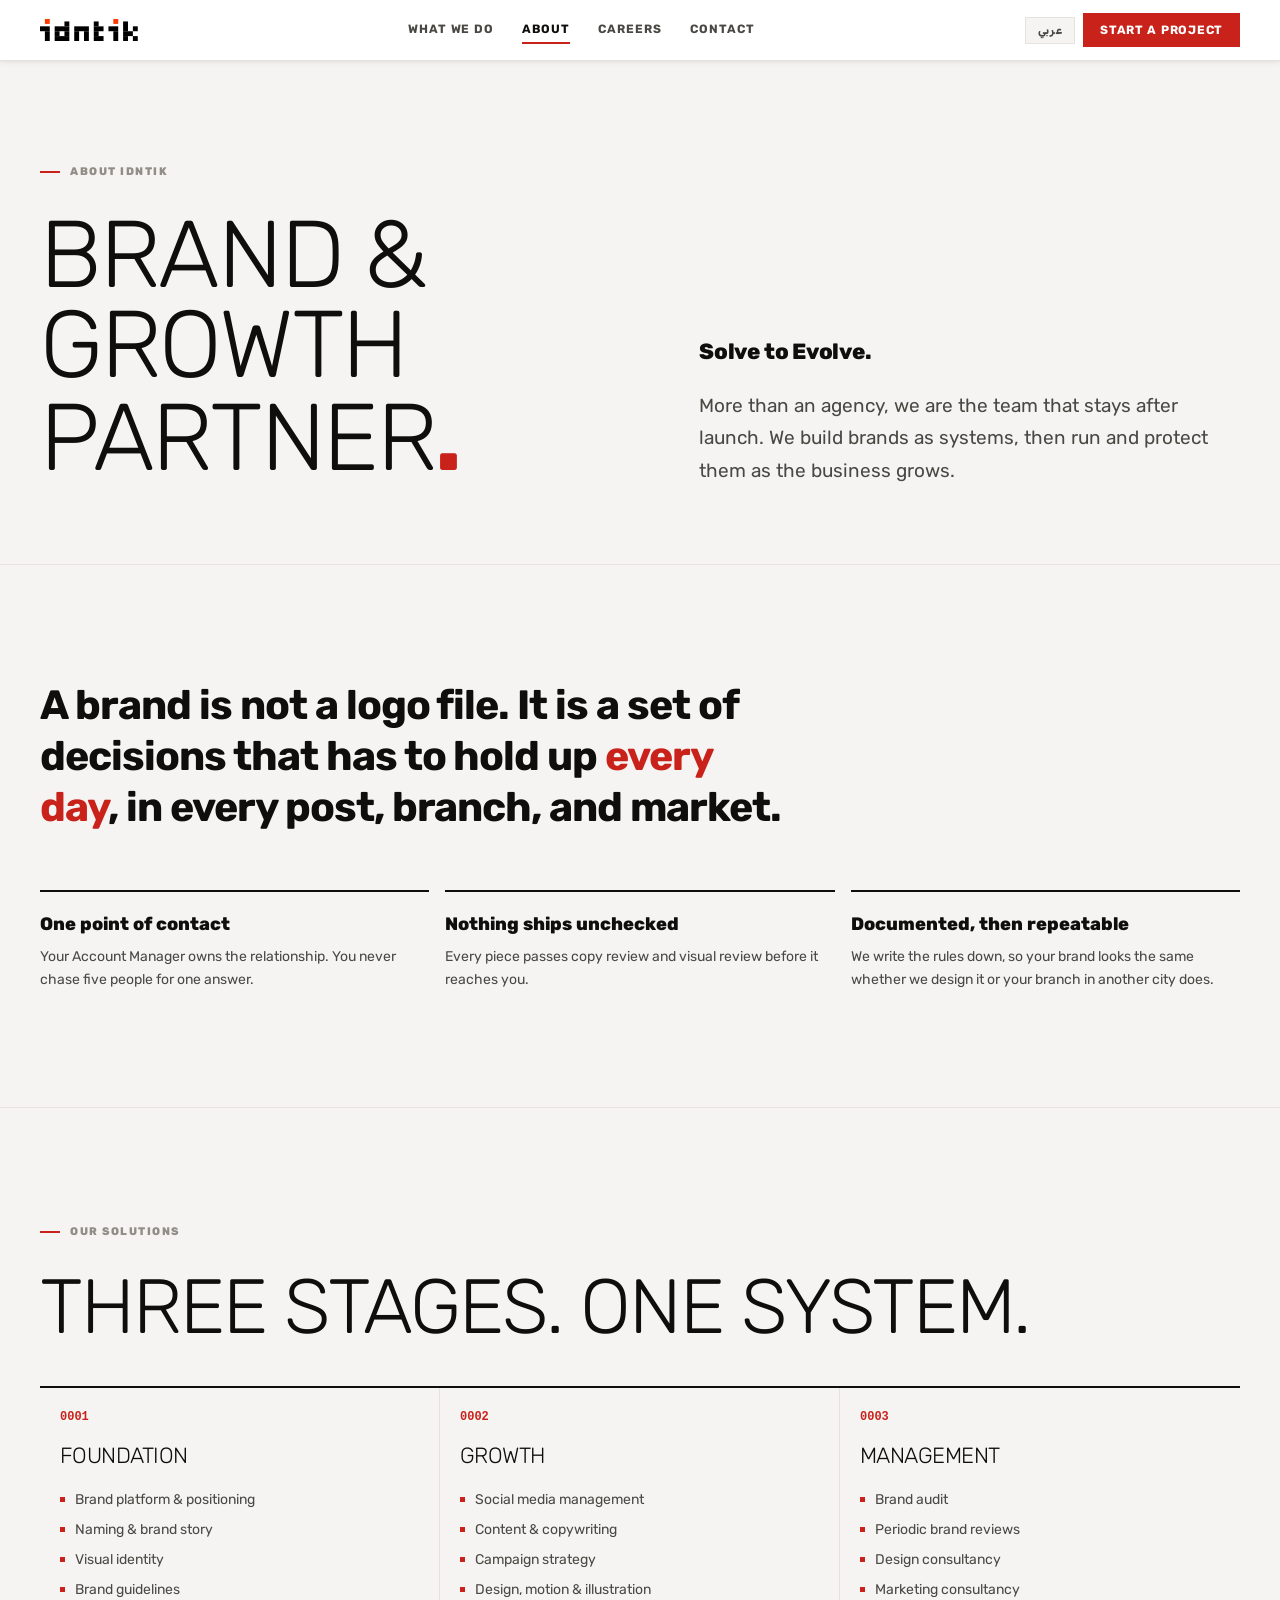
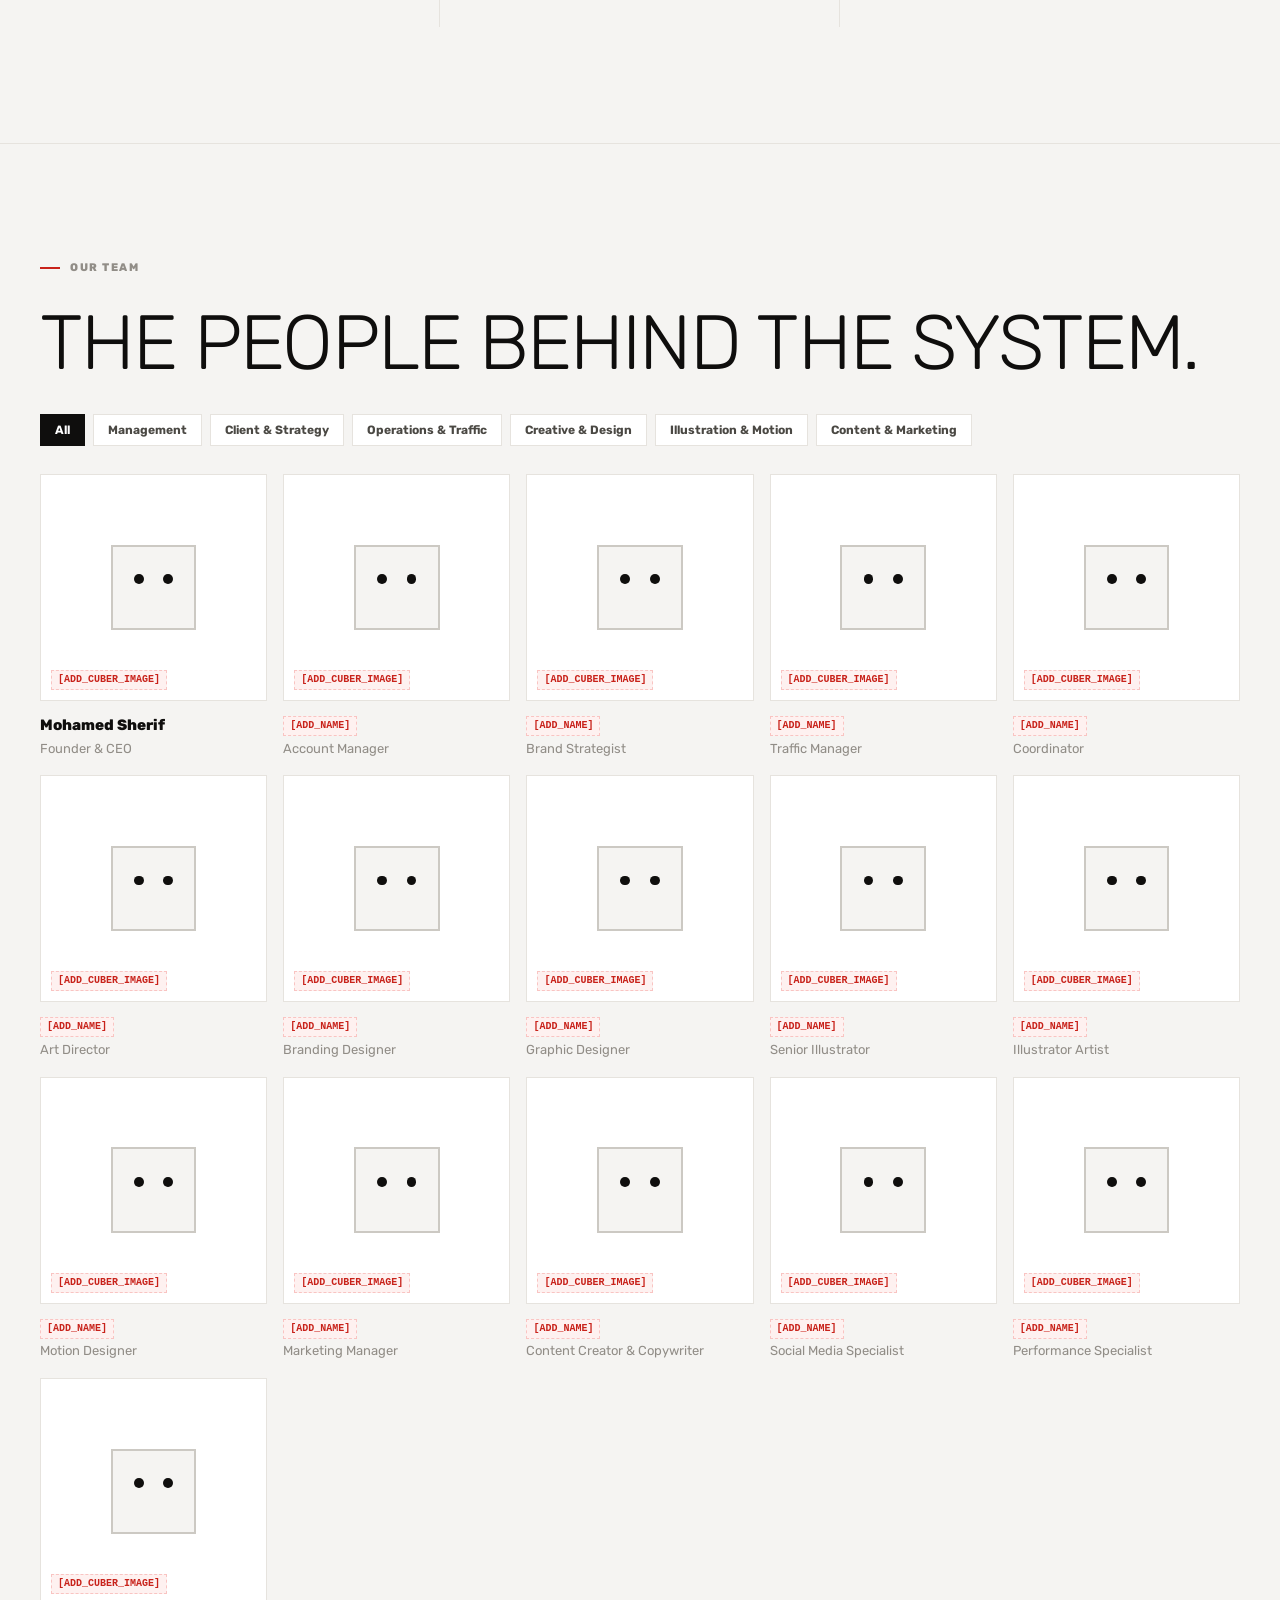
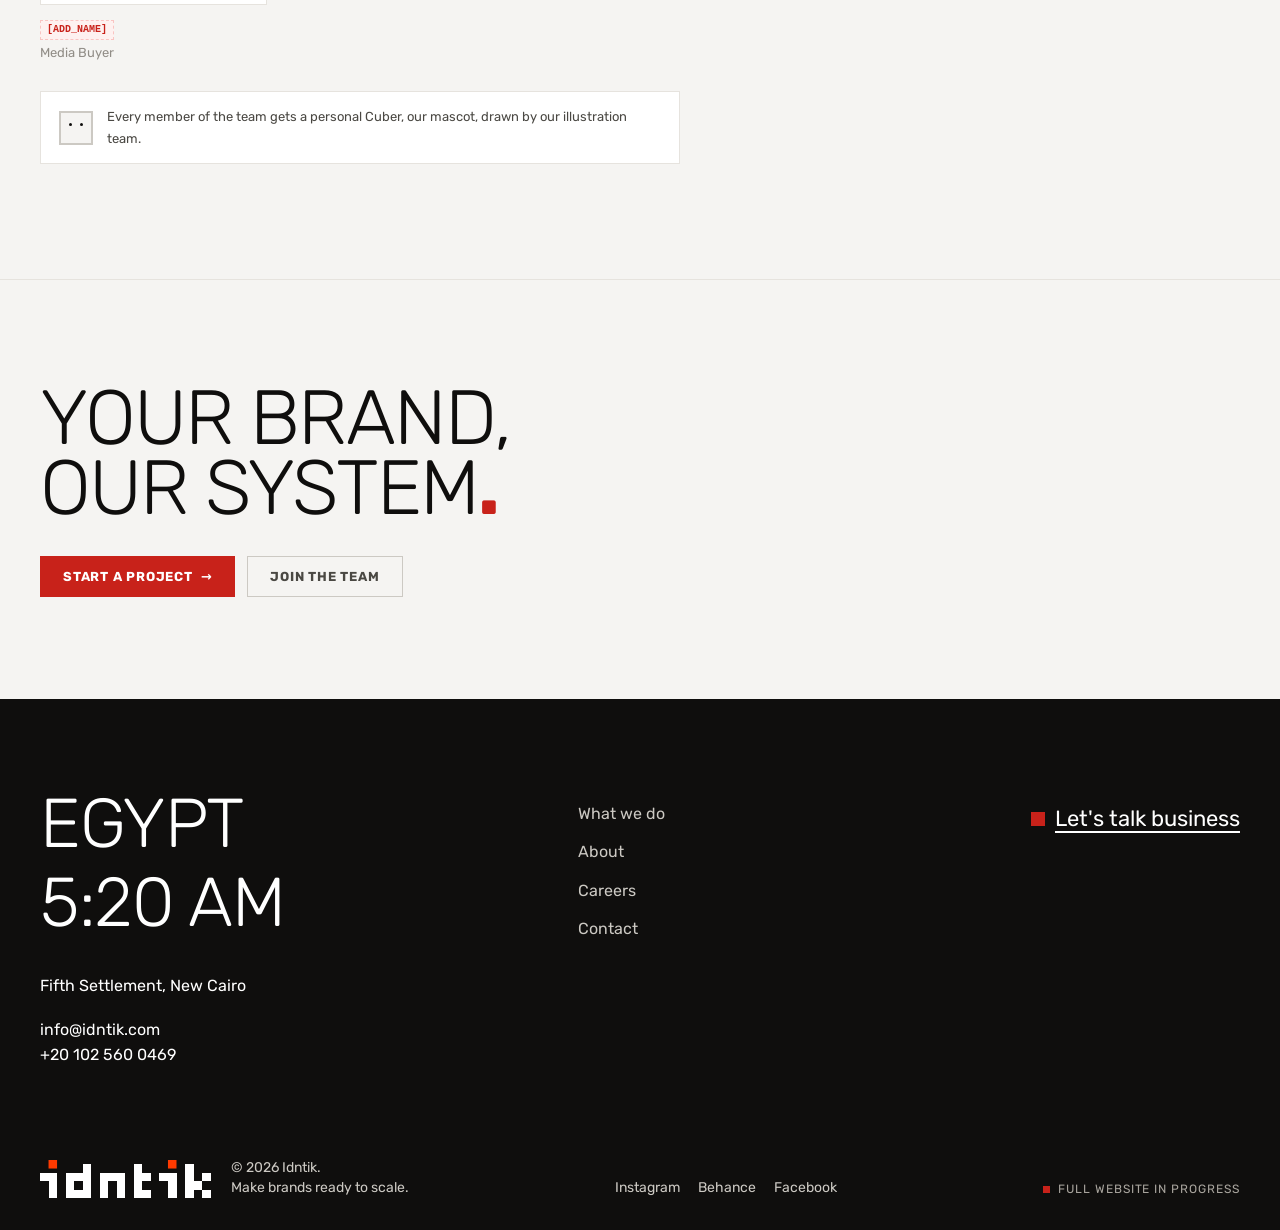
==== commit 6ba10079: "Dark footer: Egypt live clock, contact, talk-business CTA Co-Authored-By: Claude Opus 5.5 <noreply@a" ====
--- a/about.html
+++ b/about.html
@@ -6,12 +6,12 @@
 <title>About — Idntik</title>
 <meta name="description" content="Idntik is a Brand & Growth Partner in Cairo: one team building, running, and protecting brand systems based in Cairo, Egypt.">
 <meta name="theme-color" content="#F5F4F2">
-<link rel="canonical" href="https://mohammedsheriffarouk.github.io/IdntikAgency/about.html">
+<link rel="canonical" href="https://idntik.com/about.html">
 <meta property="og:type" content="website"><meta property="og:site_name" content="Idntik">
 <meta property="og:title" content="About — Idntik"><meta property="og:description" content="Idntik is a Brand & Growth Partner in Cairo: one team building, running, and protecting brand systems based in Cairo, Egypt.">
-<meta property="og:url" content="https://mohammedsheriffarouk.github.io/IdntikAgency/about.html"><meta property="og:image" content="https://mohammedsheriffarouk.github.io/IdntikAgency/assets/hero.jpg">
+<meta property="og:url" content="https://idntik.com/about.html"><meta property="og:image" content="https://idntik.com/assets/hero.jpg">
 <meta name="twitter:card" content="summary_large_image"><meta name="twitter:title" content="About — Idntik">
-<meta name="twitter:description" content="Idntik is a Brand & Growth Partner in Cairo: one team building, running, and protecting brand systems based in Cairo, Egypt."><meta name="twitter:image" content="https://mohammedsheriffarouk.github.io/IdntikAgency/assets/hero.jpg">
+<meta name="twitter:description" content="Idntik is a Brand & Growth Partner in Cairo: one team building, running, and protecting brand systems based in Cairo, Egypt."><meta name="twitter:image" content="https://idntik.com/assets/hero.jpg">
 <link rel="icon" href="data:image/svg+xml,%3Csvg xmlns='http://www.w3.org/2000/svg' viewBox='-6.5 -4.5 18 18' shape-rendering='crispEdges'%3E%3Crect x='-6.5' y='-4.5' width='18' height='18' fill='%23fff'/%3E%3Crect x='2' y='0' width='2' height='2' fill='%23EA5125'/%3E%3Crect x='0' y='3' width='4' height='2' fill='%23000000'/%3E%3Crect x='2' y='5' width='2' height='4' fill='%23000000'/%3E%3C/svg%3E" type="image/svg+xml"><link rel="icon" href="favicon.ico" sizes="any"><link rel="apple-touch-icon" href="assets/apple-touch-icon.png">
 <link rel="preconnect" href="https://fonts.googleapis.com"><link rel="preconnect" href="https://fonts.gstatic.com" crossorigin>
 <link href="https://fonts.googleapis.com/css2?family=Rubik:wght@300;400;500;600;700;800;900&display=swap" rel="stylesheet">
@@ -110,20 +110,32 @@
 </section>
 
 </main>
-<footer>
+<footer class="ft">
   <div class="wrap">
-    <div class="f-top">
-      <a href="index.html" class="f-big" aria-label="Idntik home"><svg class="logo-svg" focusable="false" xmlns="http://www.w3.org/2000/svg" viewBox="0 0 40 9" shape-rendering="crispEdges" aria-hidden="true"><rect x="2" y="0" width="2" height="2" fill="#FF3A00"/><rect x="30" y="0" width="2" height="2" fill="#FF3A00"/><rect x="10" y="1" width="2" height="2" fill="#000000"/><rect x="22" y="1" width="2" height="2" fill="#000000"/><rect x="34" y="1" width="2" height="4" fill="#000000"/><rect x="0" y="3" width="4" height="2" fill="#000000"/><rect x="6" y="3" width="6" height="2" fill="#000000"/><rect x="14" y="3" width="6" height="2" fill="#000000"/><rect x="22" y="3" width="4" height="2" fill="#000000"/><rect x="28" y="3" width="4" height="2" fill="#000000"/><rect x="38" y="3" width="2" height="2" fill="#000000"/><rect x="2" y="5" width="2" height="4" fill="#000000"/><rect x="6" y="5" width="2" height="2" fill="#000000"/><rect x="10" y="5" width="2" height="2" fill="#000000"/><rect x="14" y="5" width="2" height="4" fill="#000000"/><rect x="18" y="5" width="2" height="4" fill="#000000"/><rect x="22" y="5" width="2" height="2" fill="#000000"/><rect x="30" y="5" width="2" height="4" fill="#000000"/><rect x="34" y="5" width="4" height="2" fill="#000000"/><rect x="6" y="7" width="6" height="2" fill="#000000"/><rect x="22" y="7" width="4" height="2" fill="#000000"/><rect x="34" y="7" width="2" height="2" fill="#000000"/><rect x="38" y="7" width="2" height="2" fill="#000000"/></svg></a>
-      <nav class="f-nav" aria-label="Footer">
+    <div class="ft-grid">
+      <div class="ft-loc">
+        <h2 class="ft-city"><span class="en">Egypt</span><span class="ar">مصر</span></h2>
+        <p class="ft-time" id="ftClock" aria-label="Cairo local time">&nbsp;</p>
+        <div class="ft-info">
+          <p data-text="officeAddress"></p>
+          <p><a data-mail href="#"><span data-text="email"></span></a><br>
+             <a data-wa href="#" dir="ltr"><span data-text="whatsappDisplay"></span></a></p>
+        </div>
+      </div>
+      <nav class="ft-nav" aria-label="Footer">
         <a href="index.html#what"><span class="en">What we do</span><span class="ar">ماذا نقدّم</span></a>
         <a href="about.html"><span class="en">About</span><span class="ar">من نحن</span></a>
         <a href="careers.html"><span class="en">Careers</span><span class="ar">الوظائف</span></a>
         <a href="contact.html"><span class="en">Contact</span><span class="ar">تواصل</span></a>
       </nav>
+      <a class="ft-cta" href="contact.html"><i></i><span class="en">Let's talk business</span><span class="ar">لنتحدّث في العمل</span></a>
     </div>
-    <div class="f">
-      <span>© 2026 Idntik · <span class="en">Cairo, Egypt</span><span class="ar">القاهرة، مصر</span></span>
-      <div class="f-links">
+    <div class="ft-bottom">
+      <div class="ft-brand">
+        <a href="index.html" class="f-big" aria-label="Idntik home"><svg class="logo-svg" focusable="false" xmlns="http://www.w3.org/2000/svg" viewBox="0 0 40 9" shape-rendering="crispEdges" aria-hidden="true"><rect x="2" y="0" width="2" height="2" fill="#FF3A00"/><rect x="30" y="0" width="2" height="2" fill="#FF3A00"/><rect x="10" y="1" width="2" height="2" fill="#000000"/><rect x="22" y="1" width="2" height="2" fill="#000000"/><rect x="34" y="1" width="2" height="4" fill="#000000"/><rect x="0" y="3" width="4" height="2" fill="#000000"/><rect x="6" y="3" width="6" height="2" fill="#000000"/><rect x="14" y="3" width="6" height="2" fill="#000000"/><rect x="22" y="3" width="4" height="2" fill="#000000"/><rect x="28" y="3" width="4" height="2" fill="#000000"/><rect x="38" y="3" width="2" height="2" fill="#000000"/><rect x="2" y="5" width="2" height="4" fill="#000000"/><rect x="6" y="5" width="2" height="2" fill="#000000"/><rect x="10" y="5" width="2" height="2" fill="#000000"/><rect x="14" y="5" width="2" height="4" fill="#000000"/><rect x="18" y="5" width="2" height="4" fill="#000000"/><rect x="22" y="5" width="2" height="2" fill="#000000"/><rect x="30" y="5" width="2" height="4" fill="#000000"/><rect x="34" y="5" width="4" height="2" fill="#000000"/><rect x="6" y="7" width="6" height="2" fill="#000000"/><rect x="22" y="7" width="4" height="2" fill="#000000"/><rect x="34" y="7" width="2" height="2" fill="#000000"/><rect x="38" y="7" width="2" height="2" fill="#000000"/></svg></a>
+        <span>© 2026 Idntik.<br><span class="en">Make brands ready to scale.</span><span class="ar">نجهّز العلامات للتوسّع.</span></span>
+      </div>
+      <div class="ft-social">
         <a data-link="instagramUrl" data-tag href="#">Instagram</a>
         <a data-link="behanceUrl" data-tag href="#">Behance</a>
         <a data-link="facebookUrl" data-tag href="#">Facebook</a>
--- a/styles.css
+++ b/styles.css
@@ -558,3 +558,37 @@
 .lang-ar #jobs.slide .job{transform:translateX(32px)}
 #jobs.slide.in .job{opacity:1;transform:none}
 @media (prefers-reduced-motion:reduce){.sweep{display:none}}
+
+/* ── footer · dark (Social Nuts layout) ─────────────── */
+footer.ft{background:var(--ink);color:var(--white);border-top:0;padding-block:clamp(56px,7vw,96px) 32px}
+.ft a{color:inherit;text-decoration:none}
+.ft-grid{display:grid;grid-template-columns:1.2fr 1fr auto;gap:48px 32px;align-items:start;padding-bottom:clamp(56px,7vw,96px)}
+.ft-city,.ft-time{font-weight:300;font-size:clamp(44px,5.4vw,80px);line-height:1;letter-spacing:-.02em;text-transform:uppercase;margin:0;color:var(--white)}
+.ft-time{margin-top:10px;direction:ltr;text-align:start}
+.lang-ar .ft-time{text-align:right}
+.ft-info{margin-top:36px;display:grid;gap:18px;font-size:16px;line-height:1.6;color:var(--white)}
+.ft-info p{margin:0}
+.ft-info a:hover{color:var(--red)}
+.ft-nav{display:grid;gap:12px;padding-top:12px}
+.ft-nav a{font-size:16px;color:var(--b2)}
+.ft-nav a:hover{color:var(--white)}
+.ft-cta{display:inline-flex;align-items:center;gap:10px;font-size:22px;font-weight:400;text-decoration:underline!important;text-underline-offset:5px;text-decoration-thickness:1px;padding-top:12px;white-space:nowrap}
+.ft-cta i{width:14px;height:14px;background:var(--red);flex:none}
+.ft-cta:hover{color:var(--red)}
+.ft-bottom{display:flex;justify-content:space-between;align-items:end;flex-wrap:wrap;gap:20px 32px;font-size:14px;line-height:1.45;color:var(--b2)}
+.ft-brand{display:flex;align-items:end;gap:20px}
+.ft .f-big .logo-svg{height:clamp(28px,3vw,40px)}
+.ft .logo-svg rect[fill="#000000"]{fill:var(--white)}
+.ft-social{display:flex;flex-wrap:wrap;gap:8px 18px}
+.ft-social a:hover{color:var(--white)}
+.ft .building{font-size:12px;letter-spacing:.08em;text-transform:uppercase;color:var(--b3)}
+.lang-ar .ft .building{letter-spacing:0}
+@media (max-width:900px){
+  .ft-grid{grid-template-columns:1fr 1fr}
+  .ft-cta{grid-column:1/-1;grid-row:1;padding-top:0}
+}
+@media (max-width:600px){
+  .ft-grid{grid-template-columns:1fr;gap:40px}
+  .ft-nav{grid-template-columns:1fr 1fr}
+  .ft-bottom{flex-direction:column;align-items:flex-start}
+}
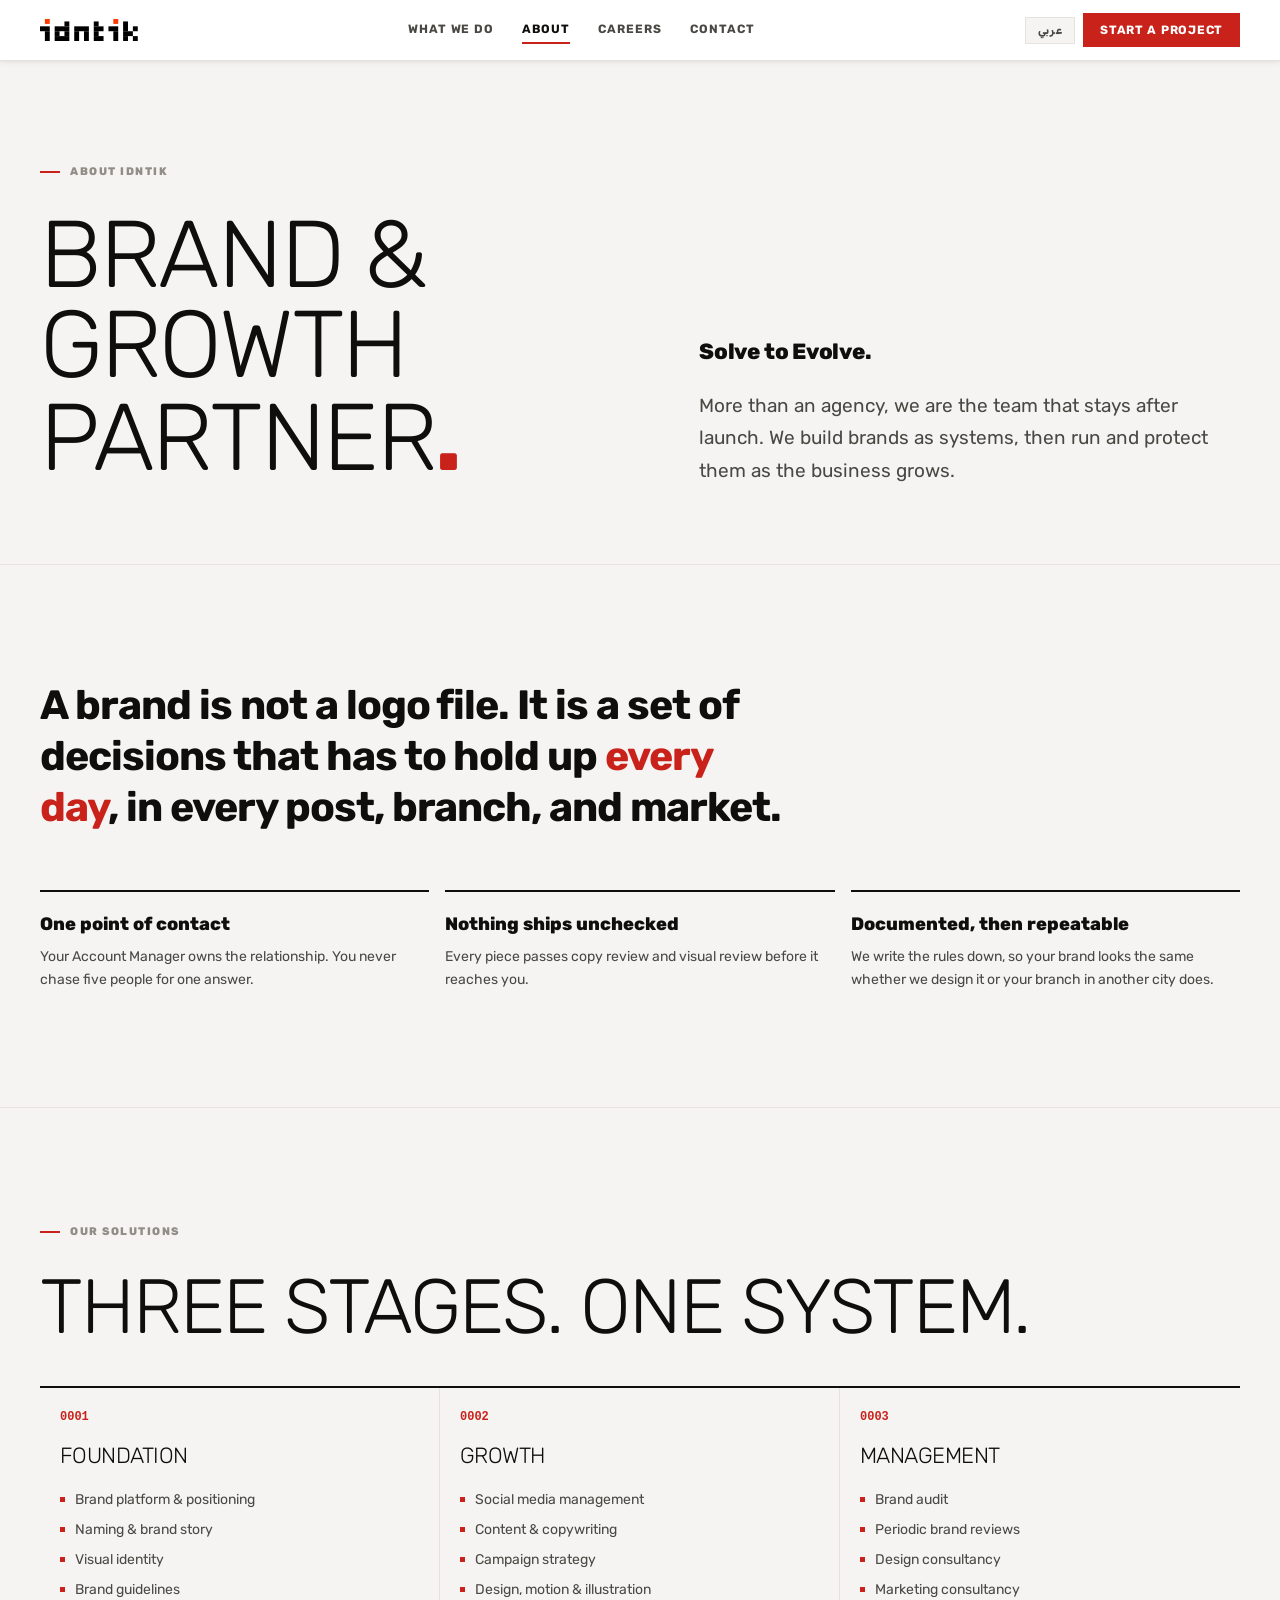
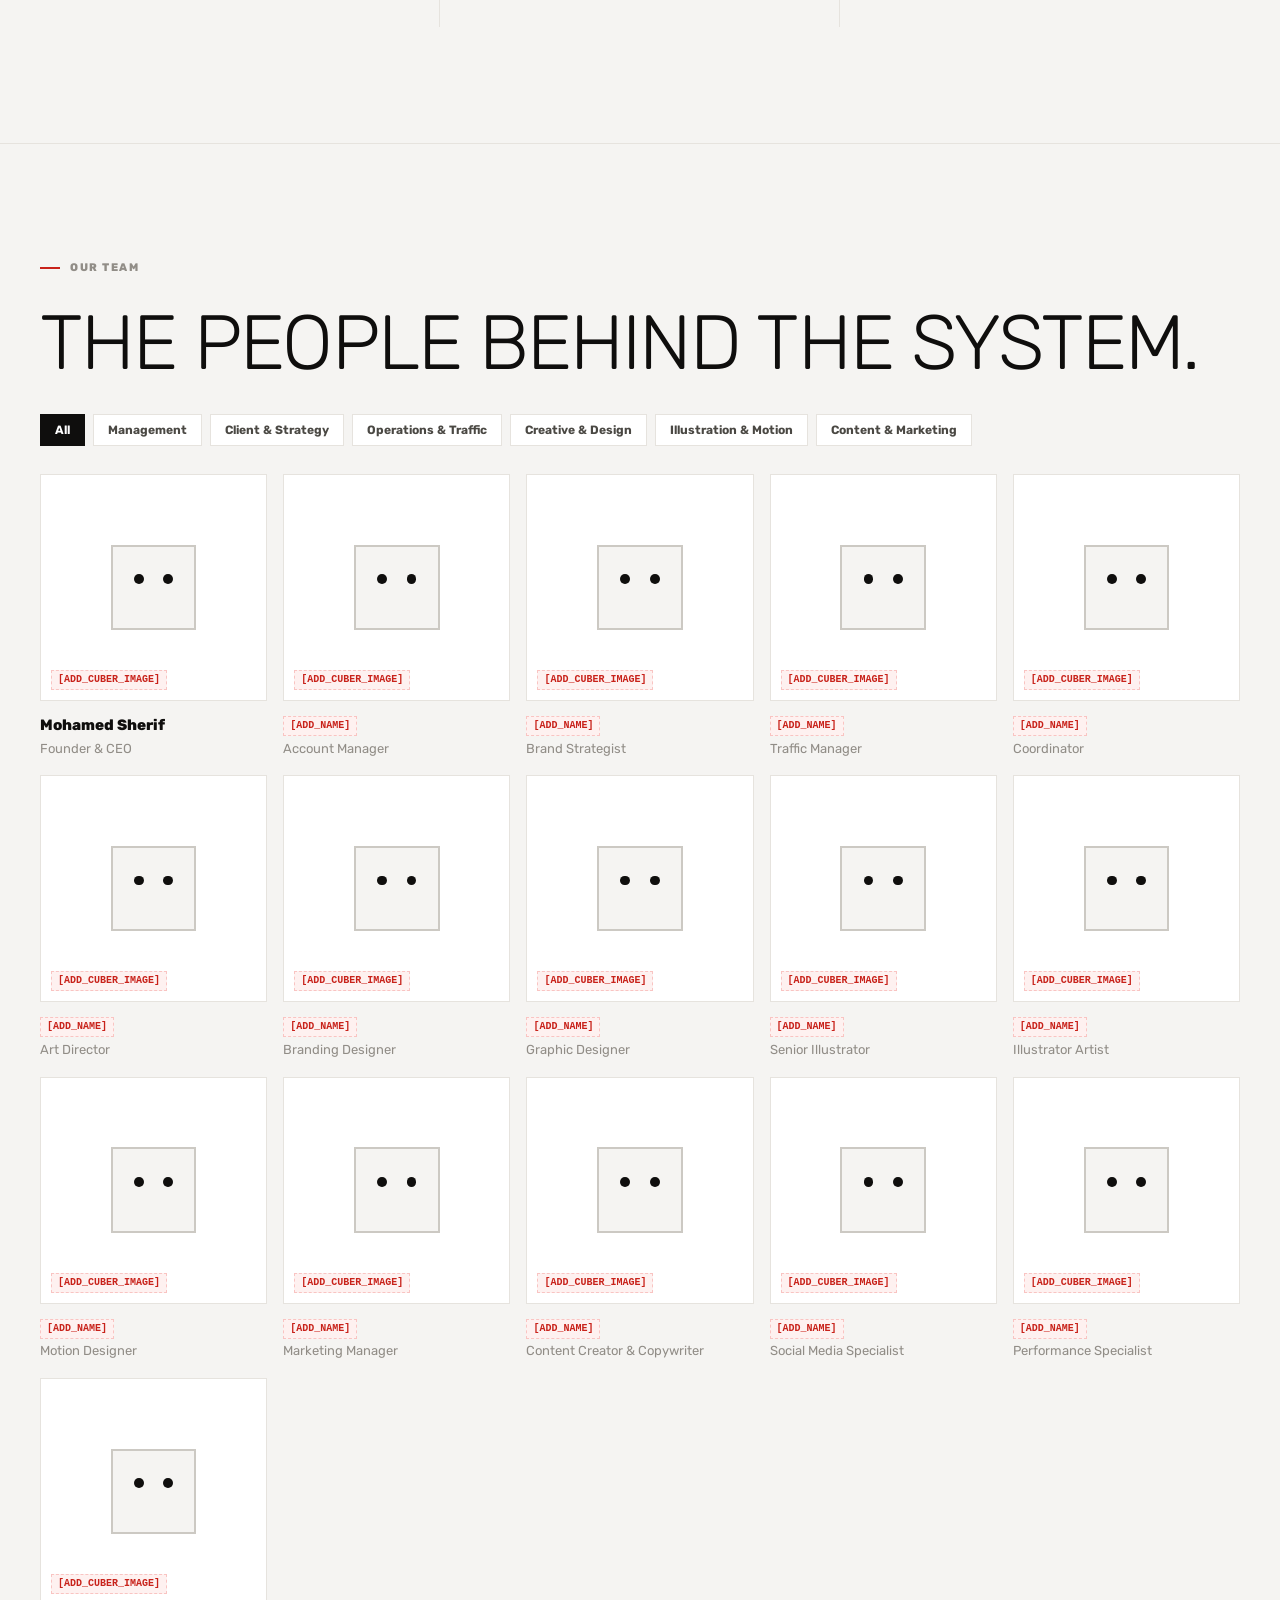
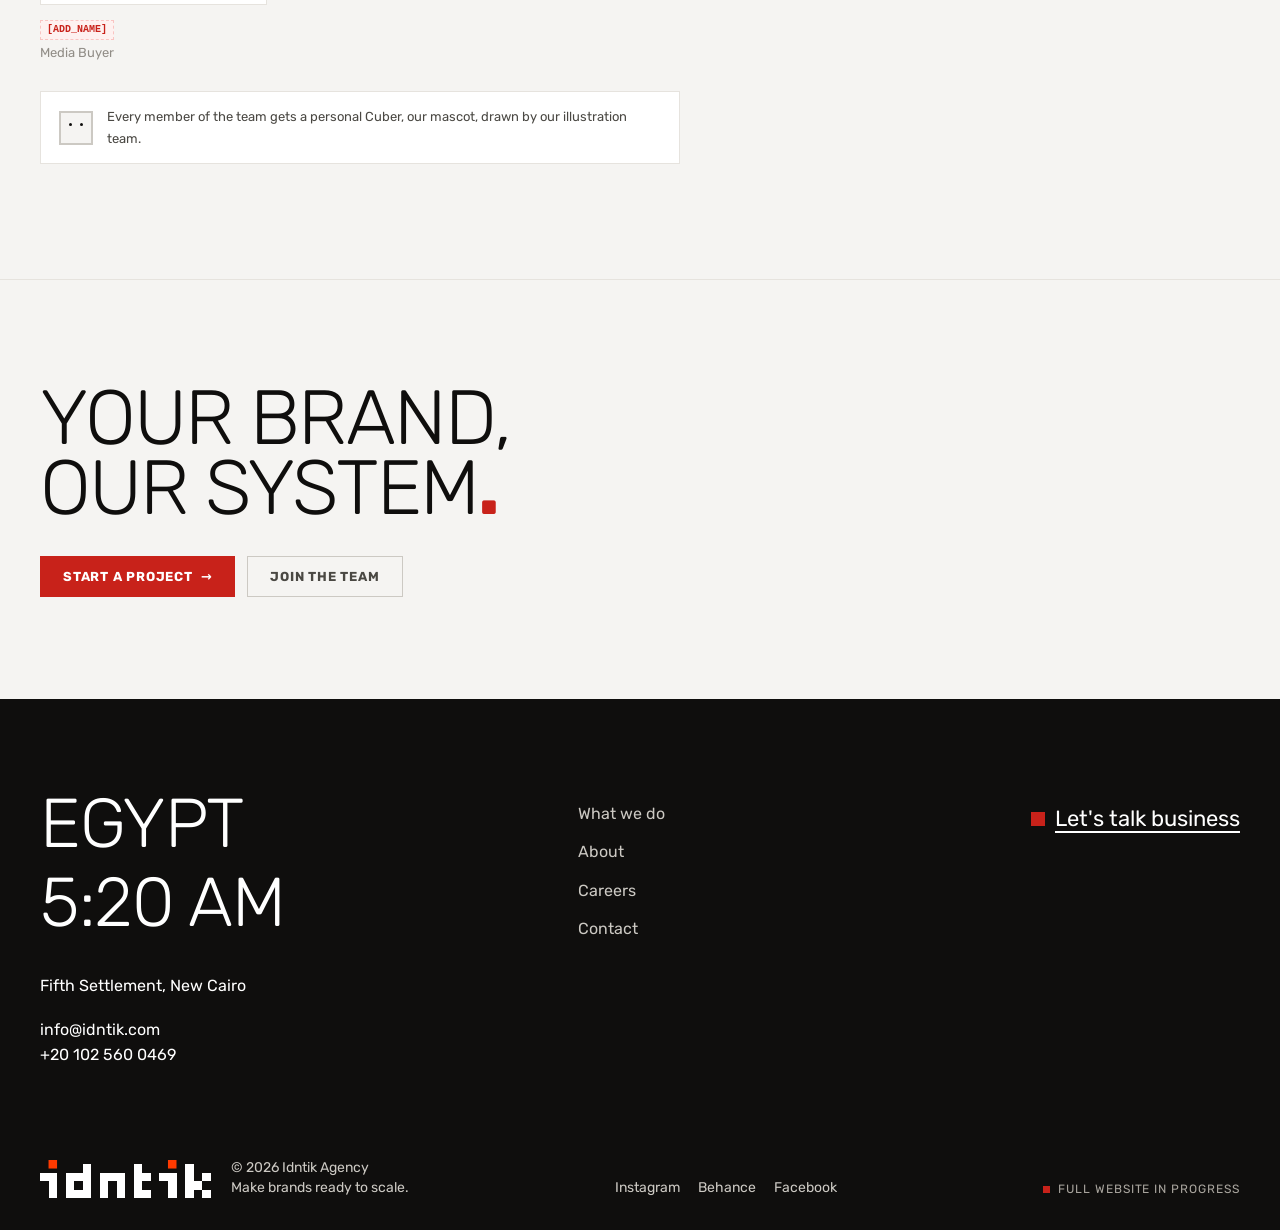
==== commit 16e7f54d: "Footer: © 2026 Idntik Agency Co-Authored-By: Claude Opus 5.5 <noreply@anthropic.com> Claude-Session:" ====
--- a/about.html
+++ b/about.html
@@ -133,7 +133,7 @@
     <div class="ft-bottom">
       <div class="ft-brand">
         <a href="index.html" class="f-big" aria-label="Idntik home"><svg class="logo-svg" focusable="false" xmlns="http://www.w3.org/2000/svg" viewBox="0 0 40 9" shape-rendering="crispEdges" aria-hidden="true"><rect x="2" y="0" width="2" height="2" fill="#FF3A00"/><rect x="30" y="0" width="2" height="2" fill="#FF3A00"/><rect x="10" y="1" width="2" height="2" fill="#000000"/><rect x="22" y="1" width="2" height="2" fill="#000000"/><rect x="34" y="1" width="2" height="4" fill="#000000"/><rect x="0" y="3" width="4" height="2" fill="#000000"/><rect x="6" y="3" width="6" height="2" fill="#000000"/><rect x="14" y="3" width="6" height="2" fill="#000000"/><rect x="22" y="3" width="4" height="2" fill="#000000"/><rect x="28" y="3" width="4" height="2" fill="#000000"/><rect x="38" y="3" width="2" height="2" fill="#000000"/><rect x="2" y="5" width="2" height="4" fill="#000000"/><rect x="6" y="5" width="2" height="2" fill="#000000"/><rect x="10" y="5" width="2" height="2" fill="#000000"/><rect x="14" y="5" width="2" height="4" fill="#000000"/><rect x="18" y="5" width="2" height="4" fill="#000000"/><rect x="22" y="5" width="2" height="2" fill="#000000"/><rect x="30" y="5" width="2" height="4" fill="#000000"/><rect x="34" y="5" width="4" height="2" fill="#000000"/><rect x="6" y="7" width="6" height="2" fill="#000000"/><rect x="22" y="7" width="4" height="2" fill="#000000"/><rect x="34" y="7" width="2" height="2" fill="#000000"/><rect x="38" y="7" width="2" height="2" fill="#000000"/></svg></a>
-        <span>© 2026 Idntik.<br><span class="en">Make brands ready to scale.</span><span class="ar">نجهّز العلامات للتوسّع.</span></span>
+        <span>© 2026 Idntik Agency<br><span class="en">Make brands ready to scale.</span><span class="ar">نجهّز العلامات للتوسّع.</span></span>
       </div>
       <div class="ft-social">
         <a data-link="instagramUrl" data-tag href="#">Instagram</a>
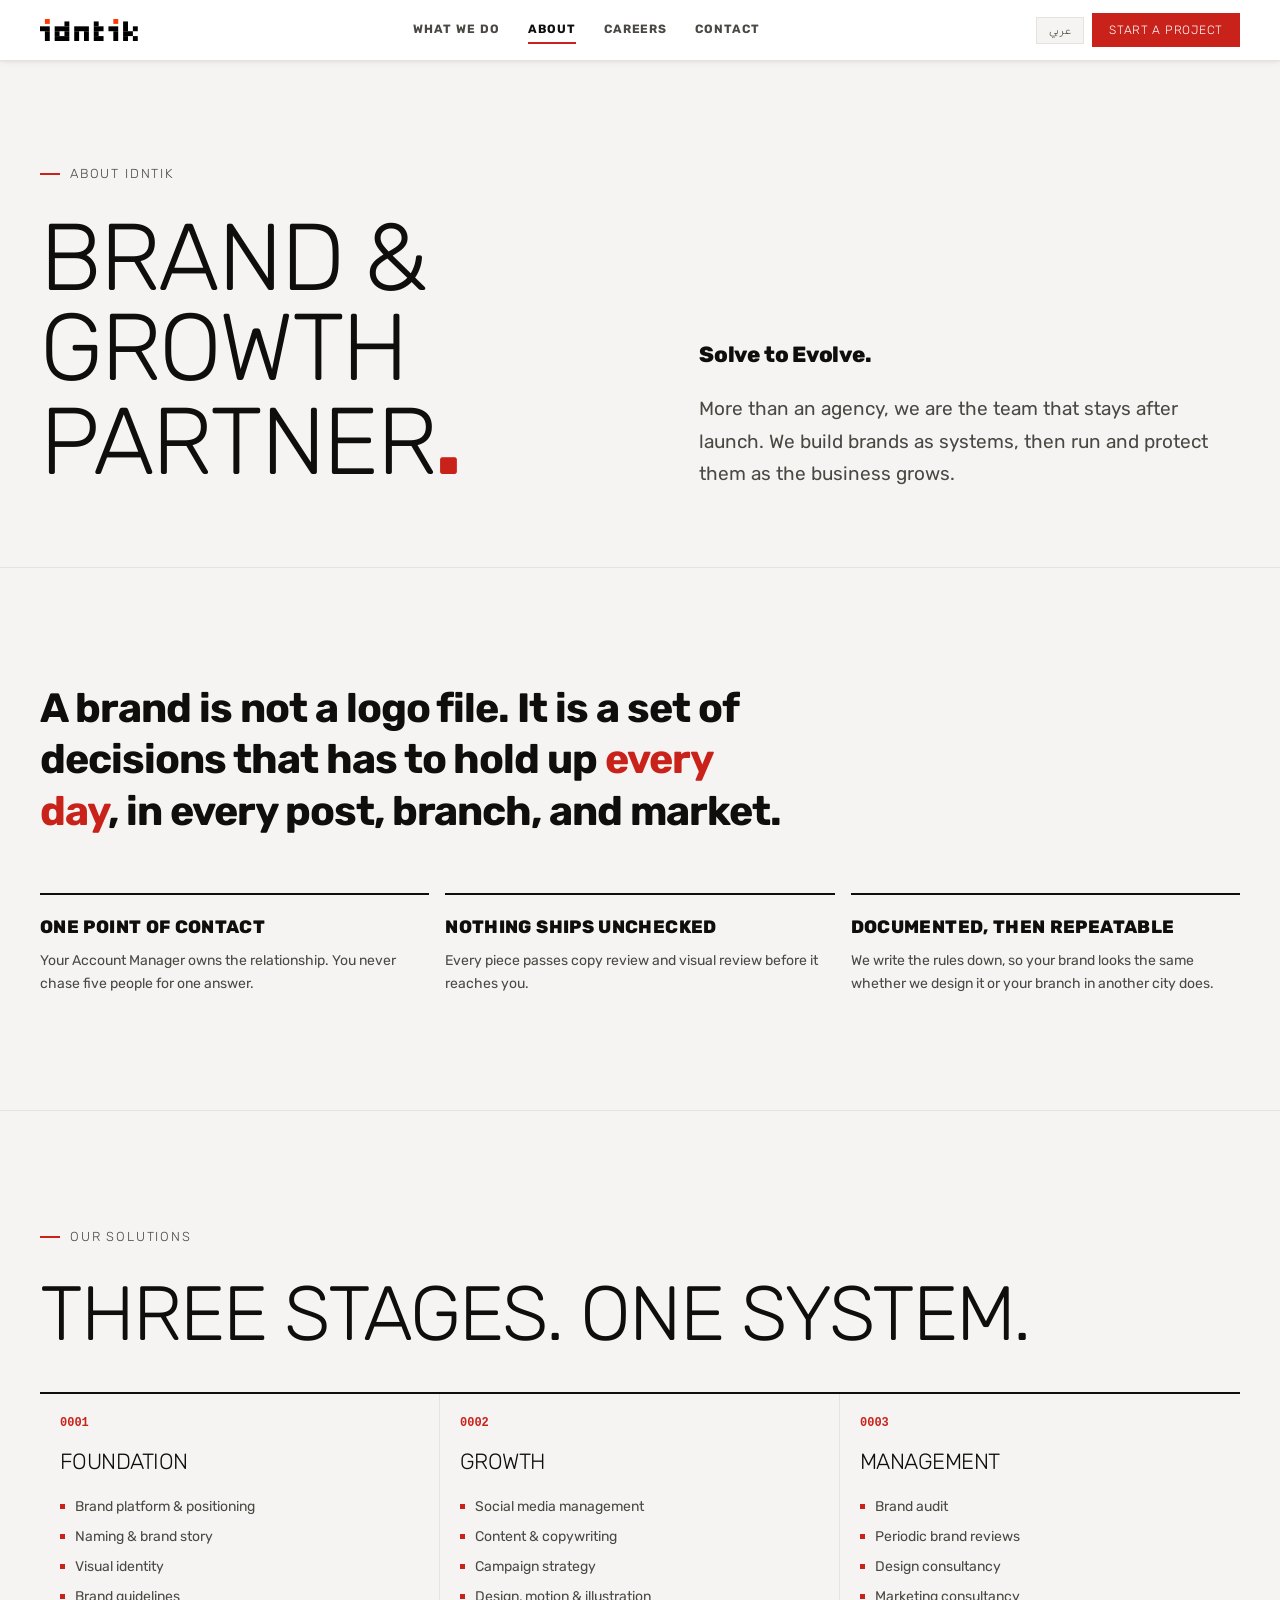
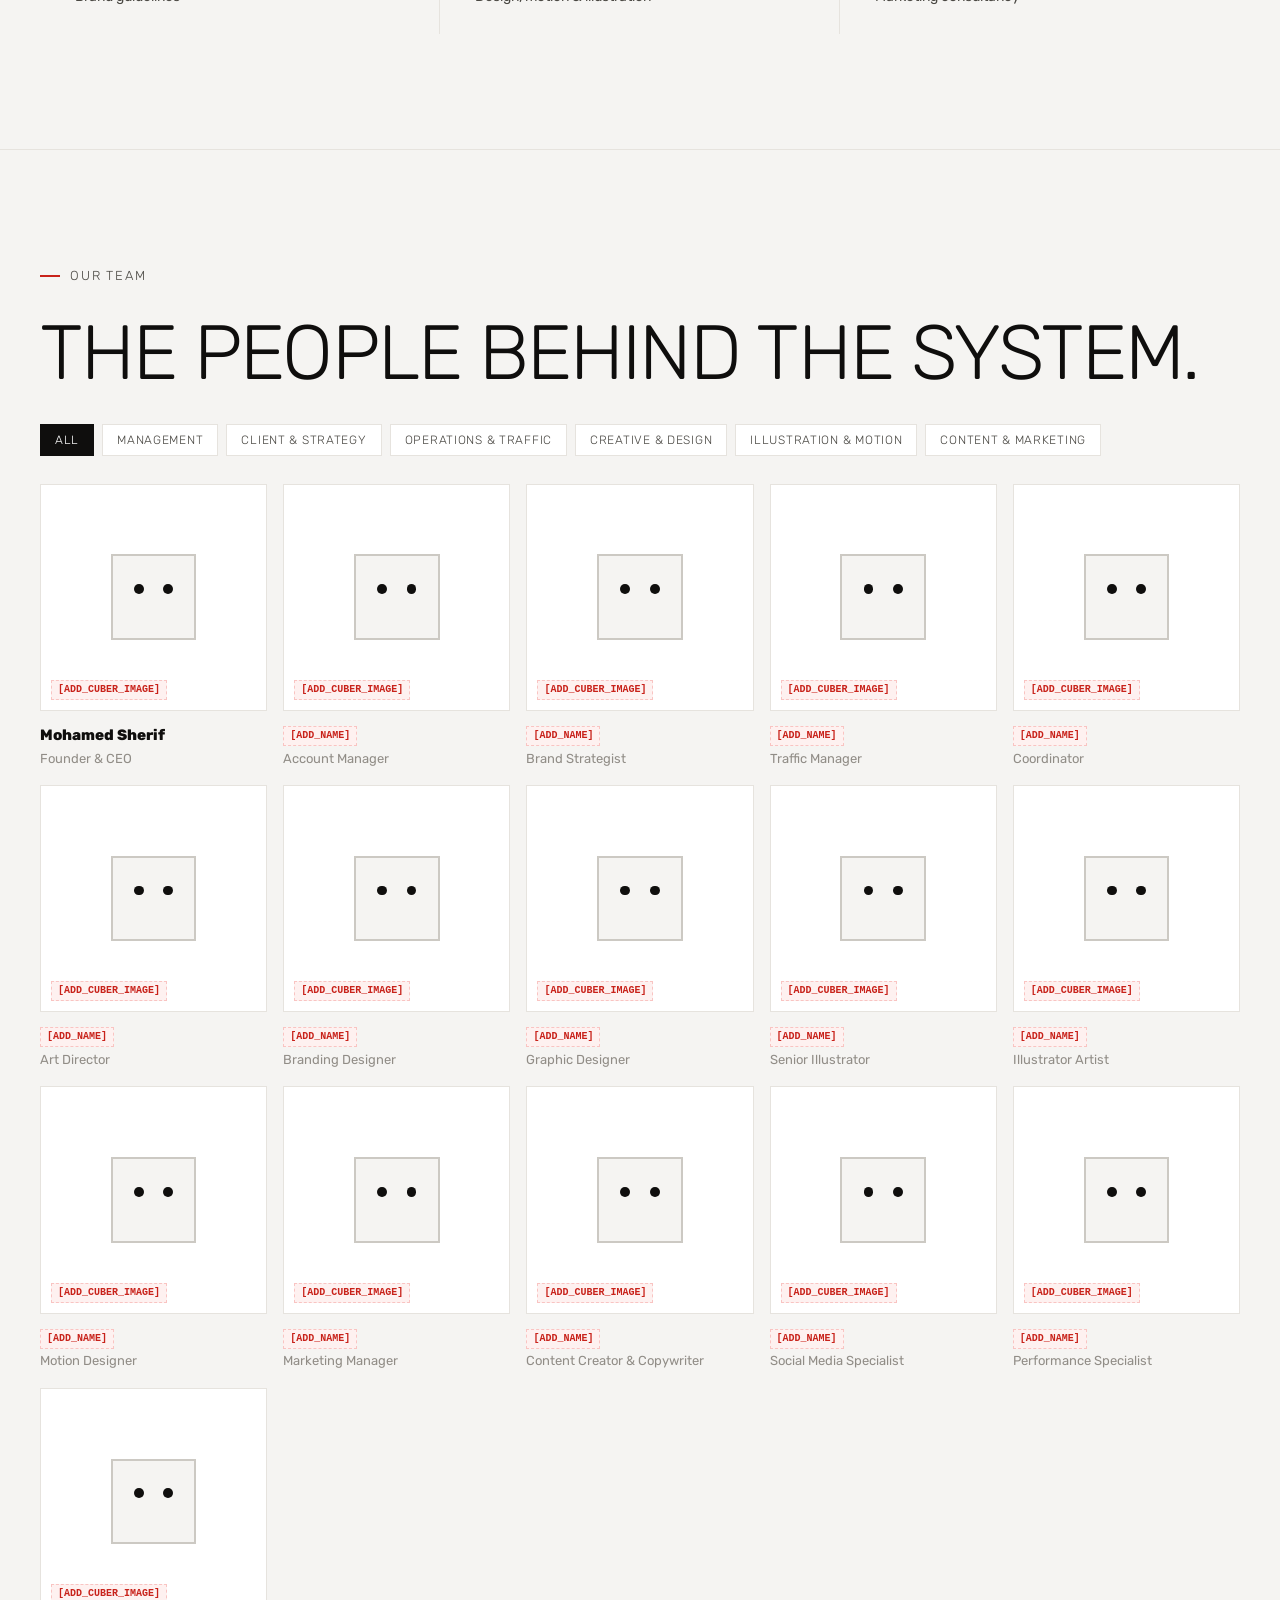
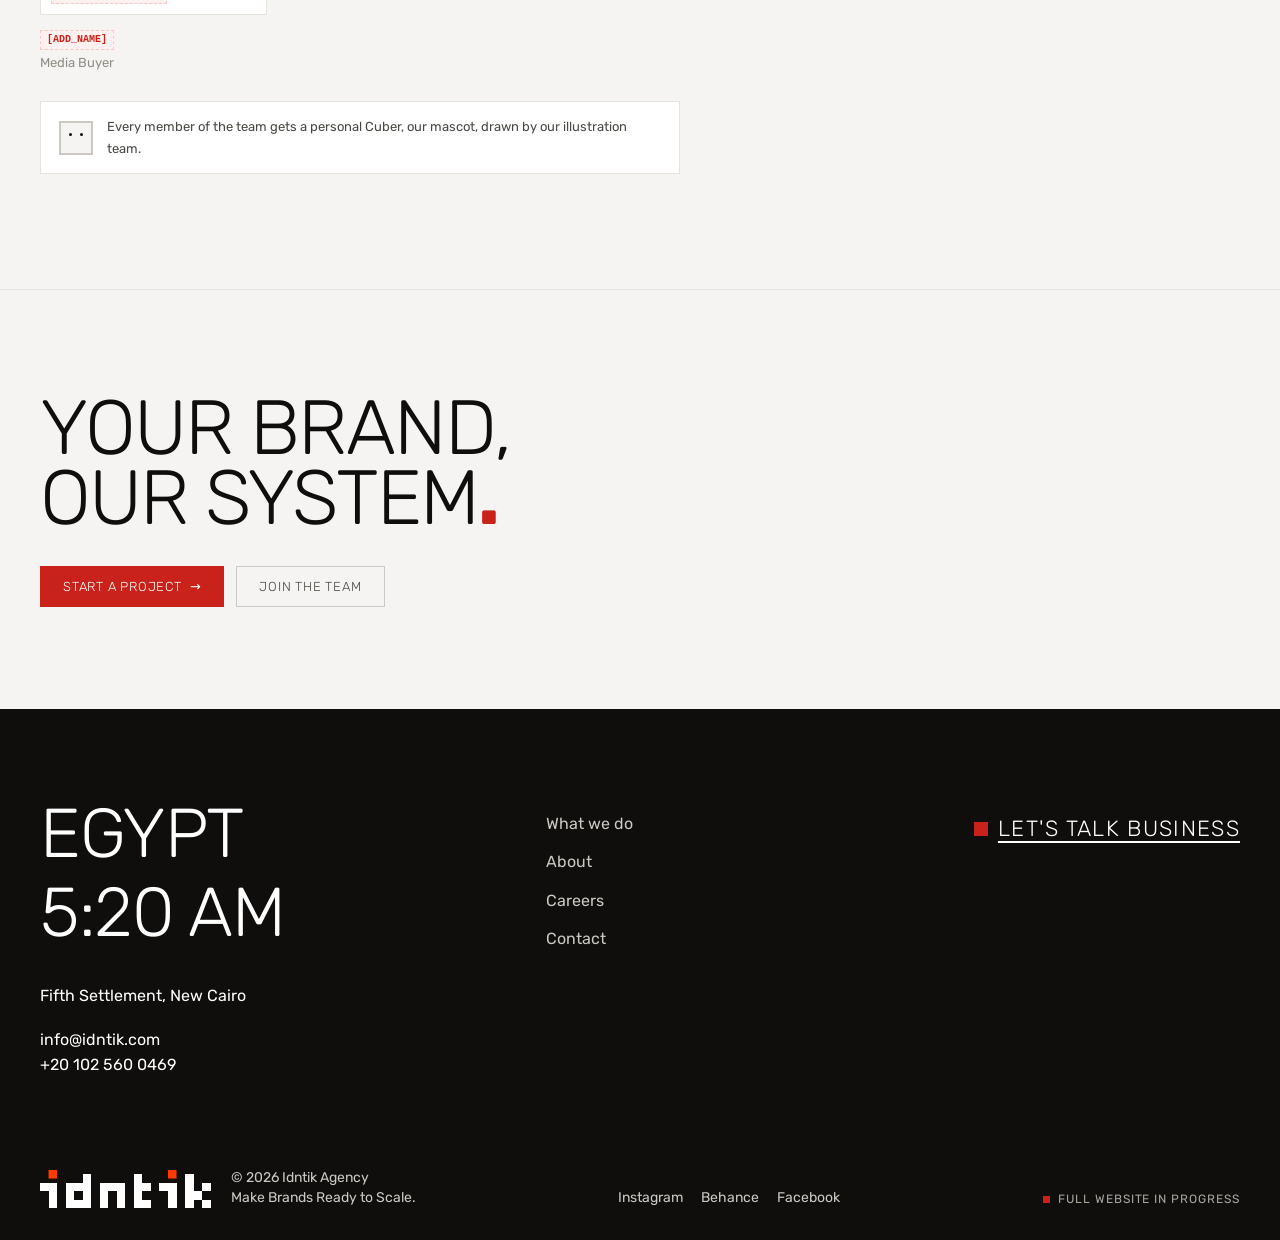
==== commit 9d4e1c78: "Tagline in title case: Make Brands Ready to Scale Co-Authored-By: Claude Opus 5.5 <noreply@anthropic" ====
--- a/about.html
+++ b/about.html
@@ -133,7 +133,7 @@
     <div class="ft-bottom">
       <div class="ft-brand">
         <a href="index.html" class="f-big" aria-label="Idntik home"><svg class="logo-svg" focusable="false" xmlns="http://www.w3.org/2000/svg" viewBox="0 0 40 9" shape-rendering="crispEdges" aria-hidden="true"><rect x="2" y="0" width="2" height="2" fill="#FF3A00"/><rect x="30" y="0" width="2" height="2" fill="#FF3A00"/><rect x="10" y="1" width="2" height="2" fill="#000000"/><rect x="22" y="1" width="2" height="2" fill="#000000"/><rect x="34" y="1" width="2" height="4" fill="#000000"/><rect x="0" y="3" width="4" height="2" fill="#000000"/><rect x="6" y="3" width="6" height="2" fill="#000000"/><rect x="14" y="3" width="6" height="2" fill="#000000"/><rect x="22" y="3" width="4" height="2" fill="#000000"/><rect x="28" y="3" width="4" height="2" fill="#000000"/><rect x="38" y="3" width="2" height="2" fill="#000000"/><rect x="2" y="5" width="2" height="4" fill="#000000"/><rect x="6" y="5" width="2" height="2" fill="#000000"/><rect x="10" y="5" width="2" height="2" fill="#000000"/><rect x="14" y="5" width="2" height="4" fill="#000000"/><rect x="18" y="5" width="2" height="4" fill="#000000"/><rect x="22" y="5" width="2" height="2" fill="#000000"/><rect x="30" y="5" width="2" height="4" fill="#000000"/><rect x="34" y="5" width="4" height="2" fill="#000000"/><rect x="6" y="7" width="6" height="2" fill="#000000"/><rect x="22" y="7" width="4" height="2" fill="#000000"/><rect x="34" y="7" width="2" height="2" fill="#000000"/><rect x="38" y="7" width="2" height="2" fill="#000000"/></svg></a>
-        <span>© 2026 Idntik Agency<br><span class="en">Make brands ready to scale.</span><span class="ar">نجهّز العلامات للتوسّع.</span></span>
+        <span>© 2026 Idntik Agency<br><span class="en">Make Brands Ready to Scale.</span><span class="ar">نجهّز العلامات للتوسّع.</span></span>
       </div>
       <div class="ft-social">
         <a data-link="instagramUrl" data-tag href="#">Instagram</a>
--- a/styles.css
+++ b/styles.css
@@ -592,3 +592,24 @@
   .ft-nav{grid-template-columns:1fr 1fr}
   .ft-bottom{flex-direction:column;align-items:flex-start}
 }
+
+/* ── all titles in capitals ─────────────────────────── */
+h1,h2,h3,h4,h5,h6,legend,.ft-cta{text-transform:uppercase}
+h3,h4,h5,h6{letter-spacing:.02em}
+.lang-ar h1,.lang-ar h2,.lang-ar h3,.lang-ar h4,.lang-ar h5,.lang-ar h6{letter-spacing:0}
+
+/* ── all buttons: capitals, Light ───────────────────── */
+button,.btn,.btn-sm,.text-link,.stage-open,.sd-cta,.lang-btn,.menu-btn,.copy,.ft-cta,
+.chip span,.ch .v,.nav-cta,.topbar .btn{text-transform:uppercase;font-weight:300!important;letter-spacing:.06em}
+.ch .v{font-size:clamp(17px,1.6vw,20px)}
+.chip span small{text-transform:none;font-weight:300;letter-spacing:0}
+.lang-ar button,.lang-ar .btn,.lang-ar .text-link,.lang-ar .chip span,.lang-ar .ch .v,.lang-ar .ft-cta{letter-spacing:0}
+.ch .v [data-text="whatsappDisplay"],a.ch .v{direction:ltr;unicode-bidi:isolate}
+[hidden]{display:none!important}
+.chip span span{padding:0;border:0;background:transparent;display:inline;color:inherit;transform:none!important}
+
+/* ── section labels: Light capitals (slightly larger + darker to stay readable) ── */
+.label,.sd-kicker,.ch .k{font-weight:300!important;font-size:13px;letter-spacing:.14em;color:var(--ink2)}
+.ch.primary .k{color:#FFD9D6}
+.impact .label,.dark .label,.ft .label{color:var(--b2)}
+.lang-ar .label,.lang-ar .sd-kicker,.lang-ar .ch .k{letter-spacing:0;font-size:14px}
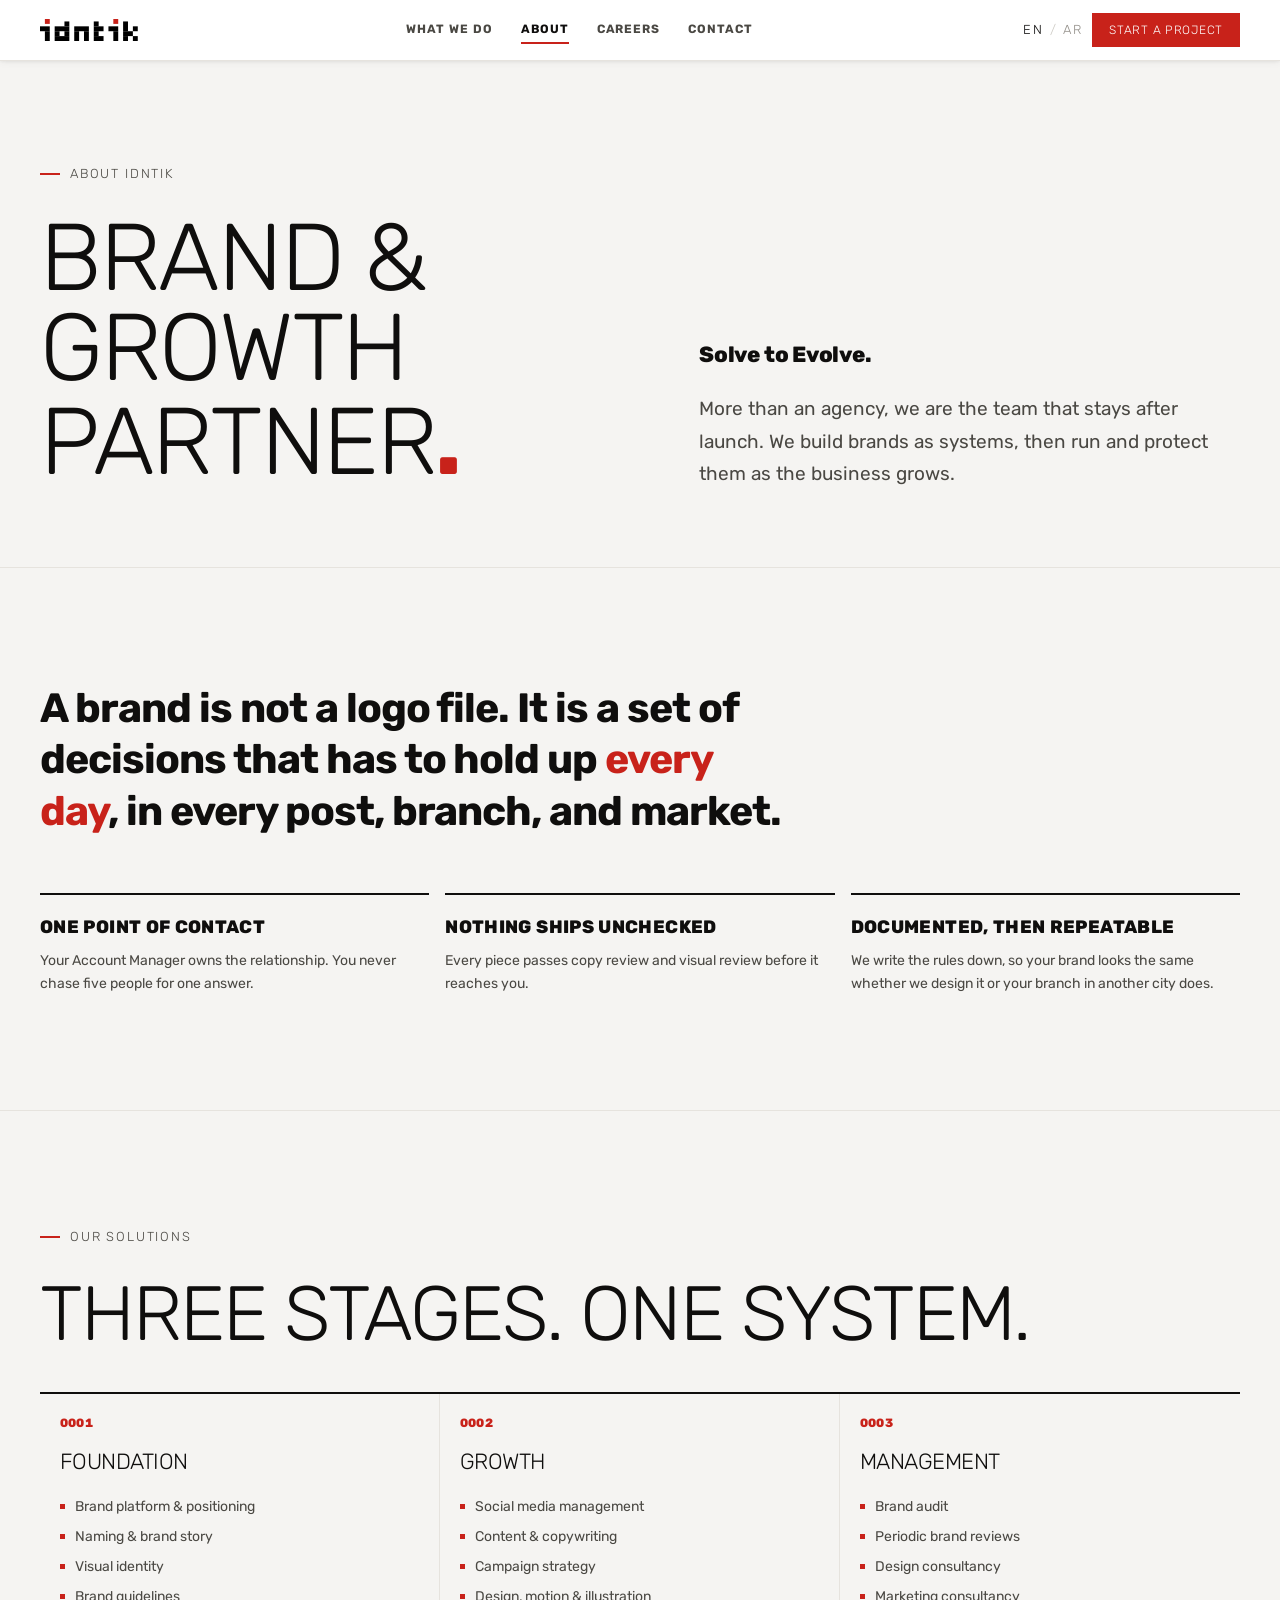
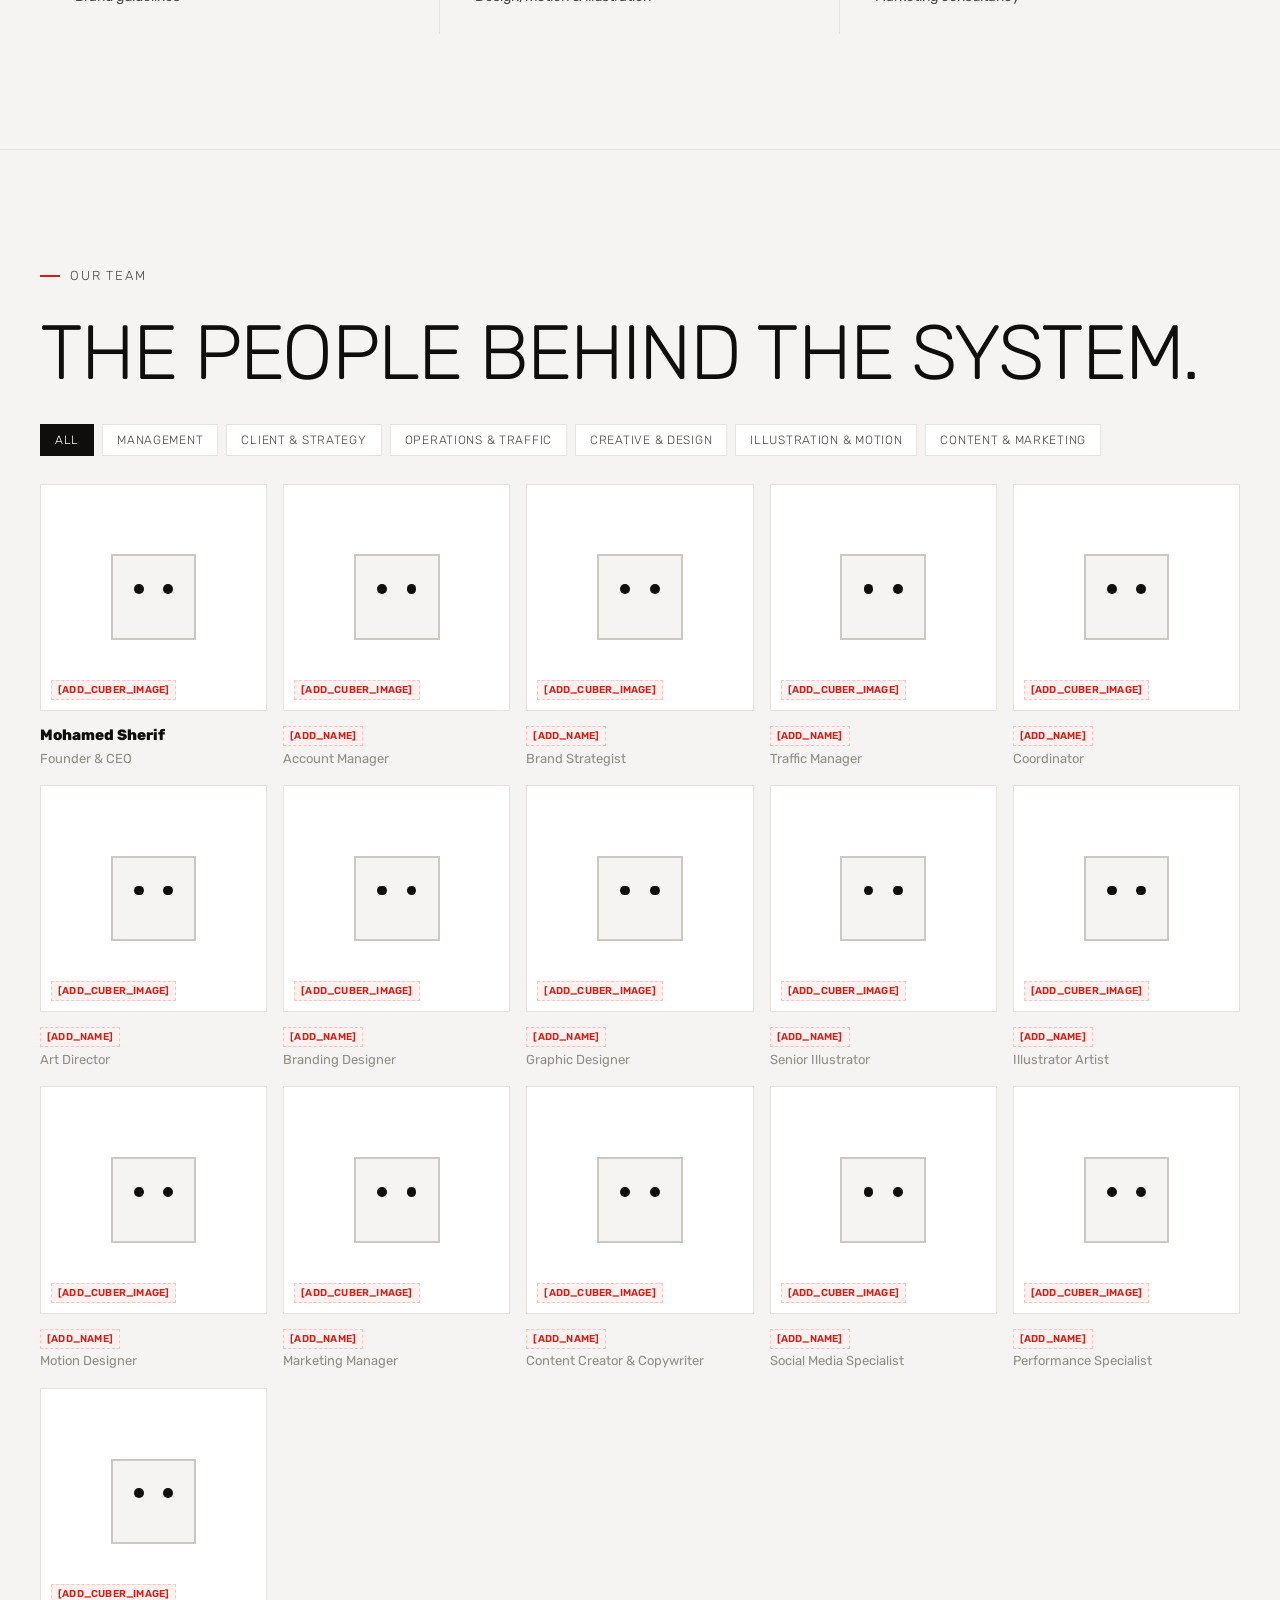
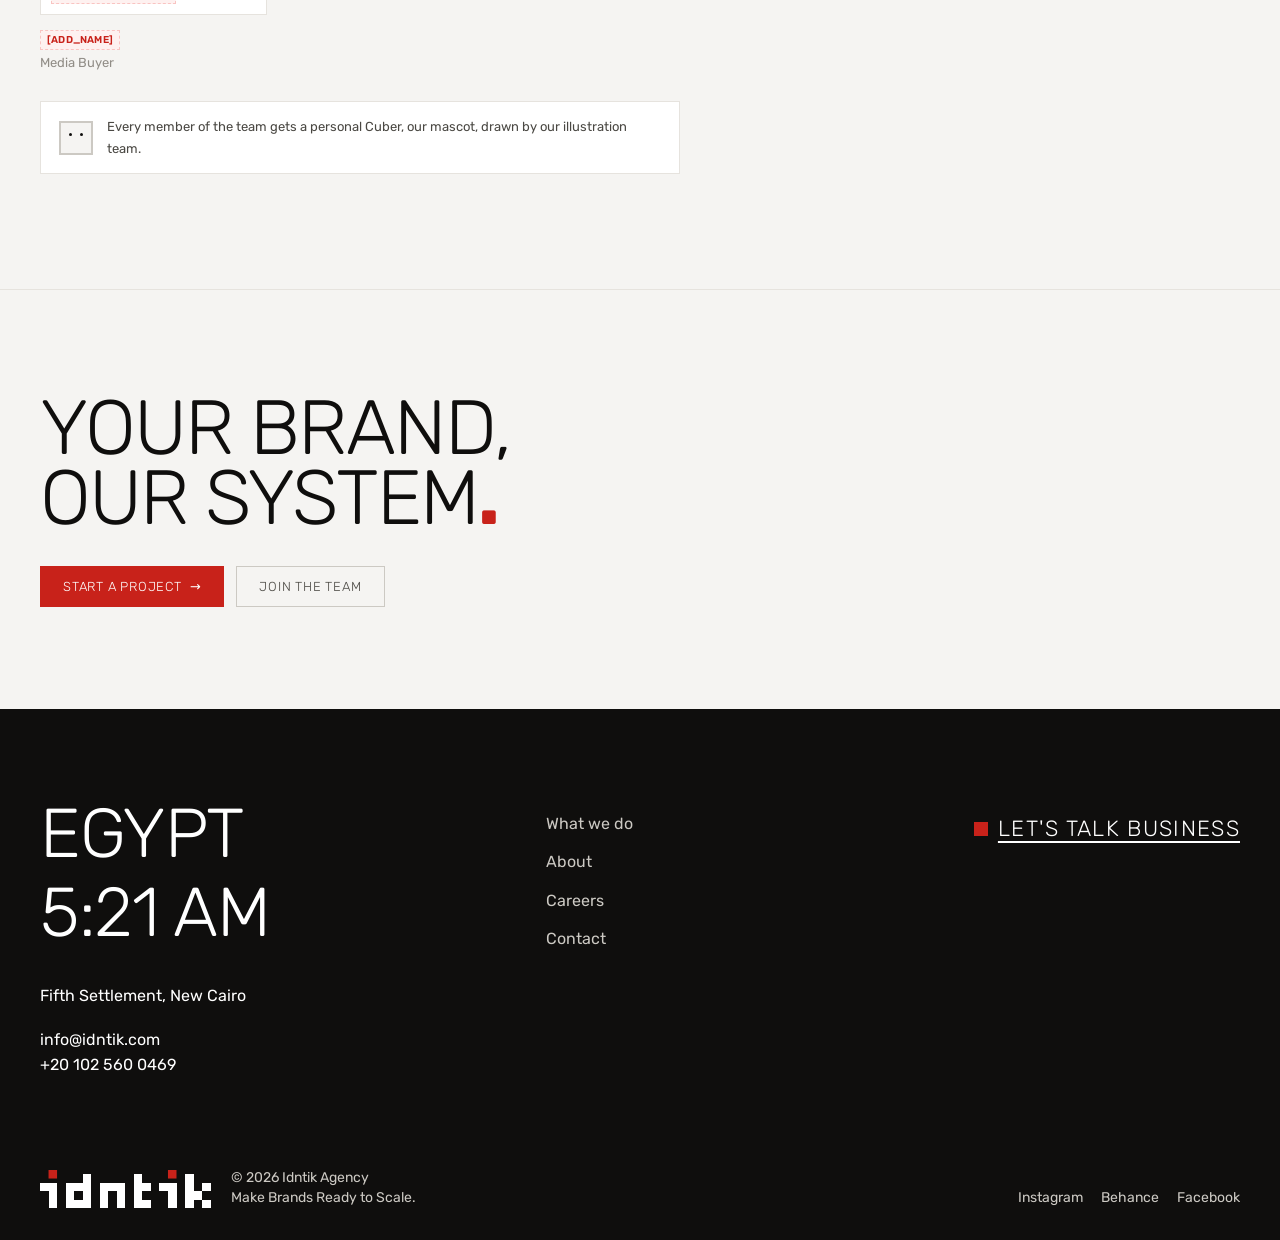
==== commit a9c5c1ae: "Design pass: Rubik numbers, EN/AR text switch, word-only manifesto strike, style-guide red, remove i" ====
--- a/about.html
+++ b/about.html
@@ -12,17 +12,17 @@
 <meta property="og:url" content="https://idntik.com/about.html"><meta property="og:image" content="https://idntik.com/assets/hero.jpg">
 <meta name="twitter:card" content="summary_large_image"><meta name="twitter:title" content="About — Idntik">
 <meta name="twitter:description" content="Idntik is a Brand & Growth Partner in Cairo: one team building, running, and protecting brand systems based in Cairo, Egypt."><meta name="twitter:image" content="https://idntik.com/assets/hero.jpg">
-<link rel="icon" href="data:image/svg+xml,%3Csvg xmlns='http://www.w3.org/2000/svg' viewBox='-6.5 -4.5 18 18' shape-rendering='crispEdges'%3E%3Crect x='-6.5' y='-4.5' width='18' height='18' fill='%23fff'/%3E%3Crect x='2' y='0' width='2' height='2' fill='%23EA5125'/%3E%3Crect x='0' y='3' width='4' height='2' fill='%23000000'/%3E%3Crect x='2' y='5' width='2' height='4' fill='%23000000'/%3E%3C/svg%3E" type="image/svg+xml"><link rel="icon" href="favicon.ico" sizes="any"><link rel="apple-touch-icon" href="assets/apple-touch-icon.png">
+<link rel="icon" href="data:image/svg+xml,%3Csvg xmlns='http://www.w3.org/2000/svg' viewBox='-6.5 -4.5 18 18' shape-rendering='crispEdges'%3E%3Crect x='-6.5' y='-4.5' width='18' height='18' fill='%23fff'/%3E%3Crect x='2' y='0' width='2' height='2' fill='%23C8221A'/%3E%3Crect x='0' y='3' width='4' height='2' fill='%23000000'/%3E%3Crect x='2' y='5' width='2' height='4' fill='%23000000'/%3E%3C/svg%3E" type="image/svg+xml"><link rel="icon" href="favicon.ico" sizes="any"><link rel="apple-touch-icon" href="assets/apple-touch-icon.png">
 <link rel="preconnect" href="https://fonts.googleapis.com"><link rel="preconnect" href="https://fonts.gstatic.com" crossorigin>
 <link href="https://fonts.googleapis.com/css2?family=Rubik:wght@300;400;500;600;700;800;900&display=swap" rel="stylesheet">
 <link rel="stylesheet" href="styles.css">
 </head>
 <body>
 <div id="app" class="lang-en">
-<a class="skip" href="#main" style="position:absolute;left:-9999px">Skip to content</a>
+<a class="skip" href="#main">Skip to content</a>
 <header class="topbar">
   <div class="wrap">
-    <a href="index.html" class="wordmark" aria-label="Idntik home"><svg class="logo-svg" focusable="false" xmlns="http://www.w3.org/2000/svg" viewBox="0 0 40 9" shape-rendering="crispEdges" aria-hidden="true"><rect x="2" y="0" width="2" height="2" fill="#FF3A00"/><rect x="30" y="0" width="2" height="2" fill="#FF3A00"/><rect x="10" y="1" width="2" height="2" fill="#000000"/><rect x="22" y="1" width="2" height="2" fill="#000000"/><rect x="34" y="1" width="2" height="4" fill="#000000"/><rect x="0" y="3" width="4" height="2" fill="#000000"/><rect x="6" y="3" width="6" height="2" fill="#000000"/><rect x="14" y="3" width="6" height="2" fill="#000000"/><rect x="22" y="3" width="4" height="2" fill="#000000"/><rect x="28" y="3" width="4" height="2" fill="#000000"/><rect x="38" y="3" width="2" height="2" fill="#000000"/><rect x="2" y="5" width="2" height="4" fill="#000000"/><rect x="6" y="5" width="2" height="2" fill="#000000"/><rect x="10" y="5" width="2" height="2" fill="#000000"/><rect x="14" y="5" width="2" height="4" fill="#000000"/><rect x="18" y="5" width="2" height="4" fill="#000000"/><rect x="22" y="5" width="2" height="2" fill="#000000"/><rect x="30" y="5" width="2" height="4" fill="#000000"/><rect x="34" y="5" width="4" height="2" fill="#000000"/><rect x="6" y="7" width="6" height="2" fill="#000000"/><rect x="22" y="7" width="4" height="2" fill="#000000"/><rect x="34" y="7" width="2" height="2" fill="#000000"/><rect x="38" y="7" width="2" height="2" fill="#000000"/></svg></a>
+    <a href="index.html" class="wordmark" aria-label="Idntik home"><svg class="logo-svg" focusable="false" xmlns="http://www.w3.org/2000/svg" viewBox="0 0 40 9" shape-rendering="crispEdges" aria-hidden="true"><rect x="2" y="0" width="2" height="2" fill="#C8221A"/><rect x="30" y="0" width="2" height="2" fill="#C8221A"/><rect x="10" y="1" width="2" height="2" fill="#000000"/><rect x="22" y="1" width="2" height="2" fill="#000000"/><rect x="34" y="1" width="2" height="4" fill="#000000"/><rect x="0" y="3" width="4" height="2" fill="#000000"/><rect x="6" y="3" width="6" height="2" fill="#000000"/><rect x="14" y="3" width="6" height="2" fill="#000000"/><rect x="22" y="3" width="4" height="2" fill="#000000"/><rect x="28" y="3" width="4" height="2" fill="#000000"/><rect x="38" y="3" width="2" height="2" fill="#000000"/><rect x="2" y="5" width="2" height="4" fill="#000000"/><rect x="6" y="5" width="2" height="2" fill="#000000"/><rect x="10" y="5" width="2" height="2" fill="#000000"/><rect x="14" y="5" width="2" height="4" fill="#000000"/><rect x="18" y="5" width="2" height="4" fill="#000000"/><rect x="22" y="5" width="2" height="2" fill="#000000"/><rect x="30" y="5" width="2" height="4" fill="#000000"/><rect x="34" y="5" width="4" height="2" fill="#000000"/><rect x="6" y="7" width="6" height="2" fill="#000000"/><rect x="22" y="7" width="4" height="2" fill="#000000"/><rect x="34" y="7" width="2" height="2" fill="#000000"/><rect x="38" y="7" width="2" height="2" fill="#000000"/></svg></a>
     <nav class="nav" id="nav" aria-label="Main">
       <a href="index.html#what"><span class="en">What we do</span><span class="ar">ماذا نقدّم</span></a>
       <a href="about.html"><span class="en">About</span><span class="ar">من نحن</span></a>
@@ -30,7 +30,7 @@
       <a href="contact.html"><span class="en">Contact</span><span class="ar">تواصل</span></a>
     </nav>
     <div class="tb-right">
-      <button class="lang-btn" id="langBtn" type="button" aria-label="Switch language">عربي</button>
+      <button class="lang-btn" id="langBtn" type="button" aria-label="Switch language"><span class="on">EN</span><span class="sep">/</span><span class="off">AR</span></button>
       <a class="btn btn-primary btn-sm" href="index.html#brief"><span class="en">Start a project</span><span class="ar">ابدأ مشروعك</span></a>
       <button class="menu-btn" id="menuBtn" type="button" aria-label="Menu" aria-expanded="false" aria-controls="nav"><span></span><span></span><span></span></button>
     </div>
@@ -132,7 +132,7 @@
     </div>
     <div class="ft-bottom">
       <div class="ft-brand">
-        <a href="index.html" class="f-big" aria-label="Idntik home"><svg class="logo-svg" focusable="false" xmlns="http://www.w3.org/2000/svg" viewBox="0 0 40 9" shape-rendering="crispEdges" aria-hidden="true"><rect x="2" y="0" width="2" height="2" fill="#FF3A00"/><rect x="30" y="0" width="2" height="2" fill="#FF3A00"/><rect x="10" y="1" width="2" height="2" fill="#000000"/><rect x="22" y="1" width="2" height="2" fill="#000000"/><rect x="34" y="1" width="2" height="4" fill="#000000"/><rect x="0" y="3" width="4" height="2" fill="#000000"/><rect x="6" y="3" width="6" height="2" fill="#000000"/><rect x="14" y="3" width="6" height="2" fill="#000000"/><rect x="22" y="3" width="4" height="2" fill="#000000"/><rect x="28" y="3" width="4" height="2" fill="#000000"/><rect x="38" y="3" width="2" height="2" fill="#000000"/><rect x="2" y="5" width="2" height="4" fill="#000000"/><rect x="6" y="5" width="2" height="2" fill="#000000"/><rect x="10" y="5" width="2" height="2" fill="#000000"/><rect x="14" y="5" width="2" height="4" fill="#000000"/><rect x="18" y="5" width="2" height="4" fill="#000000"/><rect x="22" y="5" width="2" height="2" fill="#000000"/><rect x="30" y="5" width="2" height="4" fill="#000000"/><rect x="34" y="5" width="4" height="2" fill="#000000"/><rect x="6" y="7" width="6" height="2" fill="#000000"/><rect x="22" y="7" width="4" height="2" fill="#000000"/><rect x="34" y="7" width="2" height="2" fill="#000000"/><rect x="38" y="7" width="2" height="2" fill="#000000"/></svg></a>
+        <a href="index.html" class="f-big" aria-label="Idntik home"><svg class="logo-svg" focusable="false" xmlns="http://www.w3.org/2000/svg" viewBox="0 0 40 9" shape-rendering="crispEdges" aria-hidden="true"><rect x="2" y="0" width="2" height="2" fill="#C8221A"/><rect x="30" y="0" width="2" height="2" fill="#C8221A"/><rect x="10" y="1" width="2" height="2" fill="#000000"/><rect x="22" y="1" width="2" height="2" fill="#000000"/><rect x="34" y="1" width="2" height="4" fill="#000000"/><rect x="0" y="3" width="4" height="2" fill="#000000"/><rect x="6" y="3" width="6" height="2" fill="#000000"/><rect x="14" y="3" width="6" height="2" fill="#000000"/><rect x="22" y="3" width="4" height="2" fill="#000000"/><rect x="28" y="3" width="4" height="2" fill="#000000"/><rect x="38" y="3" width="2" height="2" fill="#000000"/><rect x="2" y="5" width="2" height="4" fill="#000000"/><rect x="6" y="5" width="2" height="2" fill="#000000"/><rect x="10" y="5" width="2" height="2" fill="#000000"/><rect x="14" y="5" width="2" height="4" fill="#000000"/><rect x="18" y="5" width="2" height="4" fill="#000000"/><rect x="22" y="5" width="2" height="2" fill="#000000"/><rect x="30" y="5" width="2" height="4" fill="#000000"/><rect x="34" y="5" width="4" height="2" fill="#000000"/><rect x="6" y="7" width="6" height="2" fill="#000000"/><rect x="22" y="7" width="4" height="2" fill="#000000"/><rect x="34" y="7" width="2" height="2" fill="#000000"/><rect x="38" y="7" width="2" height="2" fill="#000000"/></svg></a>
         <span>© 2026 Idntik Agency<br><span class="en">Make Brands Ready to Scale.</span><span class="ar">نجهّز العلامات للتوسّع.</span></span>
       </div>
       <div class="ft-social">
@@ -140,7 +140,6 @@
         <a data-link="behanceUrl" data-tag href="#">Behance</a>
         <a data-link="facebookUrl" data-tag href="#">Facebook</a>
       </div>
-      <span class="building"><i></i><span class="en">Full website in progress</span><span class="ar">الموقع الكامل قيد الإنشاء</span></span>
     </div>
   </div>
 </footer>
--- a/styles.css
+++ b/styles.css
@@ -12,7 +12,7 @@
   --sh2:0 4px 12px rgba(0,0,0,.09),0 8px 32px rgba(0,0,0,.06);
   --r:6px; --r2:10px; --r3:16px;
   --font:'Rubik',system-ui,-apple-system,'Segoe UI',Tahoma,sans-serif;
-  --mono:ui-monospace,'SFMono-Regular','Courier New',monospace;
+  --mono:'Rubik',system-ui,sans-serif;
   --d-hero:clamp(48px,10vw,152px);
   --d-page:clamp(44px,7.4vw,112px);
   --d-xl:clamp(36px,6vw,84px);
@@ -436,7 +436,7 @@
 .wordmark{display:flex;align-items:center}
 .wordmark .logo-svg{display:block;height:22px;width:auto}
 .wordmark .logo-svg rect{transition:transform .3s var(--ease)}
-.wordmark:hover .logo-svg rect[fill="#FF3A00"]{transform:translateY(-.6px)}
+.wordmark:hover .logo-svg rect[fill="#C8221A"]{transform:translateY(-.6px)}
 .f-big{display:block;text-decoration:none}
 .f-big .logo-svg{display:block;height:clamp(44px,8vw,112px);width:auto}
 
@@ -512,9 +512,9 @@
 /* 1 · header logo intro */
 @keyframes lgFade{from{opacity:0}to{opacity:1}}
 @keyframes lgDrop{from{opacity:0;transform:translateY(-1.6px)}to{opacity:1;transform:none}}
-.logo-svg rect[fill="#FF3A00"]{transform-box:fill-box}
+.logo-svg rect[fill="#C8221A"]{transform-box:fill-box}
 .logo-svg.intro rect{animation:lgFade .5s ease both}
-.logo-svg.intro rect[fill="#FF3A00"]{animation:lgDrop .5s var(--ease) .35s both}
+.logo-svg.intro rect[fill="#C8221A"]{animation:lgDrop .5s var(--ease) .35s both}
 /* 2 · page sweep */
 .sweep{position:fixed;inset:0;z-index:999;background:var(--red);transform:scaleX(0);transform-origin:left;pointer-events:none}
 .sweep.enter{transition:transform .35s var(--ease);transform:scaleX(1)}
@@ -535,9 +535,9 @@
 .lang-ar .label.dash::before{transform-origin:right}
 .label.dash.drawn::before,.sd-kicker.dash.drawn::before{transform:none}
 /* 6 · footer logo dots */
-.logo-svg.await rect[fill="#FF3A00"]{opacity:0}
-.logo-svg.intro-dots rect[fill="#FF3A00"]{animation:lgDrop .5s var(--ease) both}
-.logo-svg.intro-dots rect[x="30"][fill="#FF3A00"]{animation-delay:.12s}
+.logo-svg.await rect[fill="#C8221A"]{opacity:0}
+.logo-svg.intro-dots rect[fill="#C8221A"]{animation:lgDrop .5s var(--ease) both}
+.logo-svg.intro-dots rect[x="30"][fill="#C8221A"]{animation-delay:.12s}
 /* 7 · buttons: colour fills from the start edge */
 .btn,.stage-open{isolation:isolate}
 .btn-primary::before,.btn-ghost::before,.stage-open::after{content:"";position:absolute;inset:0;z-index:-1;transform:scaleX(0);transform-origin:left;transition:transform .45s var(--ease)}
@@ -613,3 +613,37 @@
 .ch.primary .k{color:#FFD9D6}
 .impact .label,.dark .label,.ft .label{color:var(--b2)}
 .lang-ar .label,.lang-ar .sd-kicker,.lang-ar .ch .k{letter-spacing:0;font-size:14px}
+
+/* ── Tally form cards ───────────────────────────────── */
+.tforms{display:grid;grid-template-columns:repeat(2,minmax(0,1fr));gap:12px}
+.tform{position:relative;display:flex;flex-direction:column;gap:12px;padding:clamp(22px,3vw,36px);background:var(--white);border:1px solid var(--b1);color:var(--ink);text-decoration:none;min-height:240px;transition:border-color .2s,transform .2s var(--ease)}
+.tform:hover{border-color:var(--ink);transform:translateY(-2px)}
+.tf-n{font:800 12px var(--mono);color:var(--red);direction:ltr}
+.tform h3{font-size:clamp(22px,2.4vw,32px);font-weight:300;line-height:1.1;letter-spacing:0;margin:0}
+.tform p{font-size:15px;color:var(--ink2);margin:0;max-width:44ch}
+.tf-go{margin-top:auto;font-size:13px;font-weight:300;letter-spacing:.06em;text-transform:uppercase;display:inline-flex;gap:8px;align-items:center;padding-top:14px;border-top:1px solid var(--b1)}
+.lang-ar .tf-go{letter-spacing:0}
+.tform:hover .tf-go{color:var(--red)}
+.tform .ph{position:absolute;top:clamp(22px,3vw,36px);inset-inline-end:clamp(22px,3vw,36px)}
+@media (max-width:700px){.tforms{grid-template-columns:1fr}.tform{min-height:0}}
+
+/* ── numbers: Rubik, tabular so they line up ────────── */
+.ph,.count,.row .num,.oc .k,.ctr,.sol .num,.perk .k,.stage-meta .num,.tf-n{font-variant-numeric:tabular-nums;letter-spacing:.02em}
+
+/* ── language switch: plain Light text link ─────────── */
+.lang-btn{background:none!important;border:0!important;padding:6px 2px!important;font:300 13px var(--font)!important;letter-spacing:.12em!important;color:var(--ink)!important;text-transform:uppercase;cursor:pointer;border-bottom:1px solid transparent!important}
+.lang-btn:hover{color:var(--red)!important}
+.lang-btn .on{color:var(--ink)}
+.lang-btn .off{color:var(--ink3)}
+.lang-btn .sep{color:var(--b2);margin:0 6px}
+
+/* ── manifesto: strike the word only ────────────────── */
+.pair .b{background:none!important}
+.pair .bx{background:linear-gradient(var(--ink3),var(--ink3)) no-repeat 0 55%/0 2px;transition:background-size .45s var(--ease)}
+.lang-ar .pair .bx{background-position:100% 55%}
+.pair:hover .bx,.pair.struck .bx{background-size:100% 2px}
+
+/* skip link: hidden until focused, without widening the page (RTL-safe) */
+.skip{position:absolute;inset-inline-start:12px;top:8px;z-index:999;padding:8px 12px;background:var(--ink);color:var(--white);transform:translateY(-200%);transition:transform .2s}
+.skip:focus{transform:none}
+html,body{overflow-x:clip}
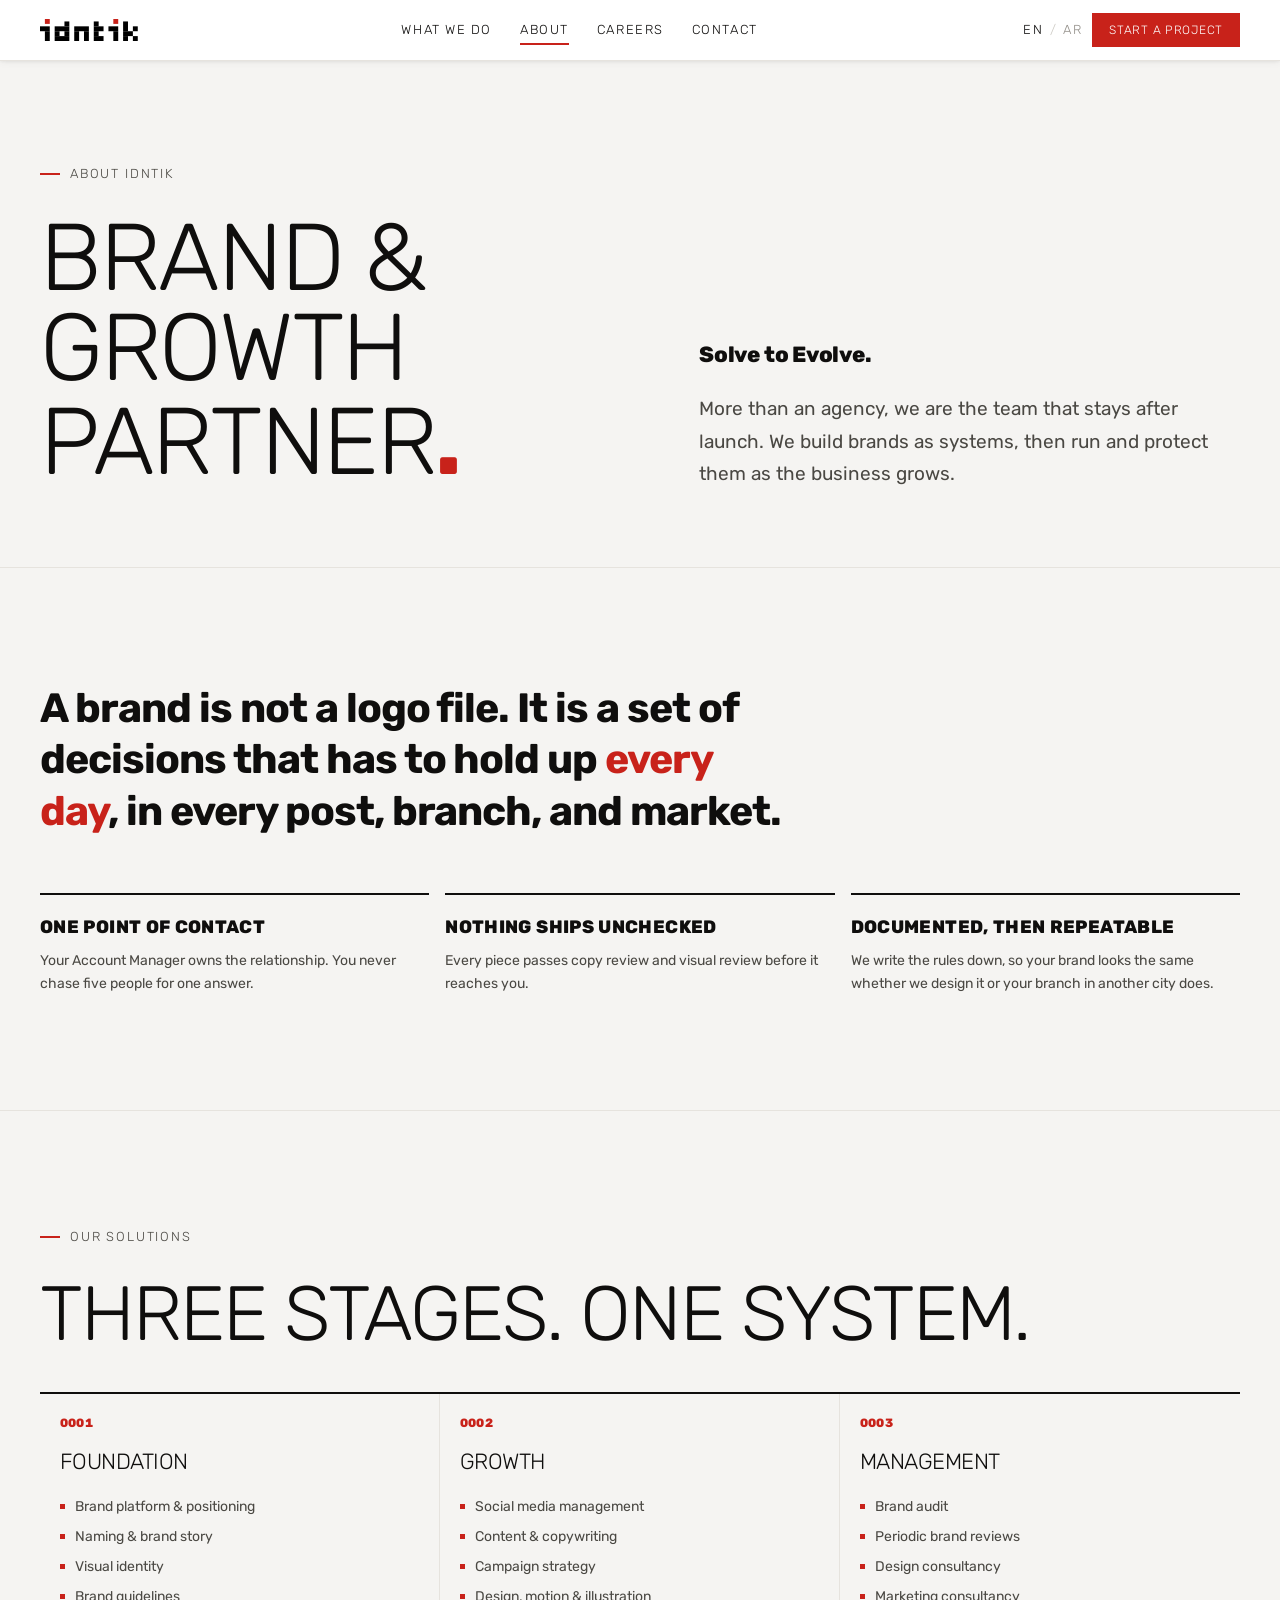
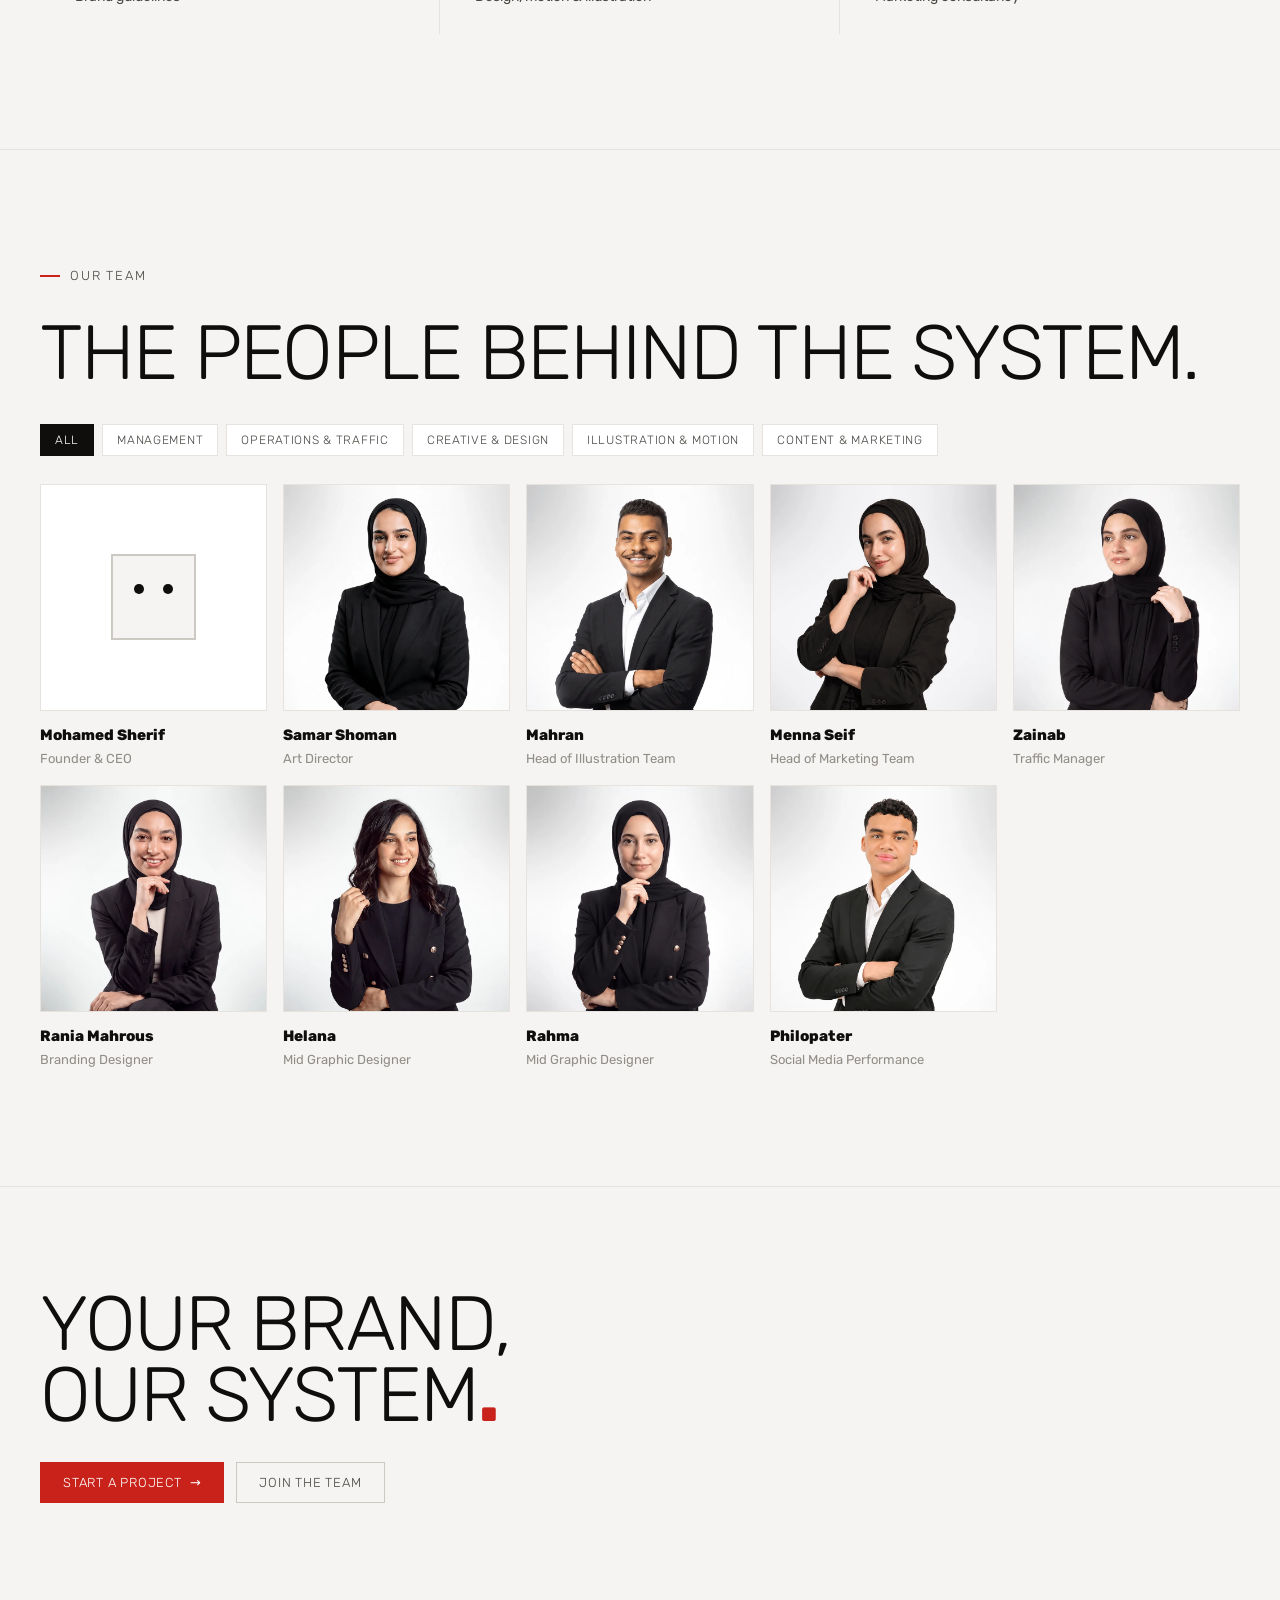
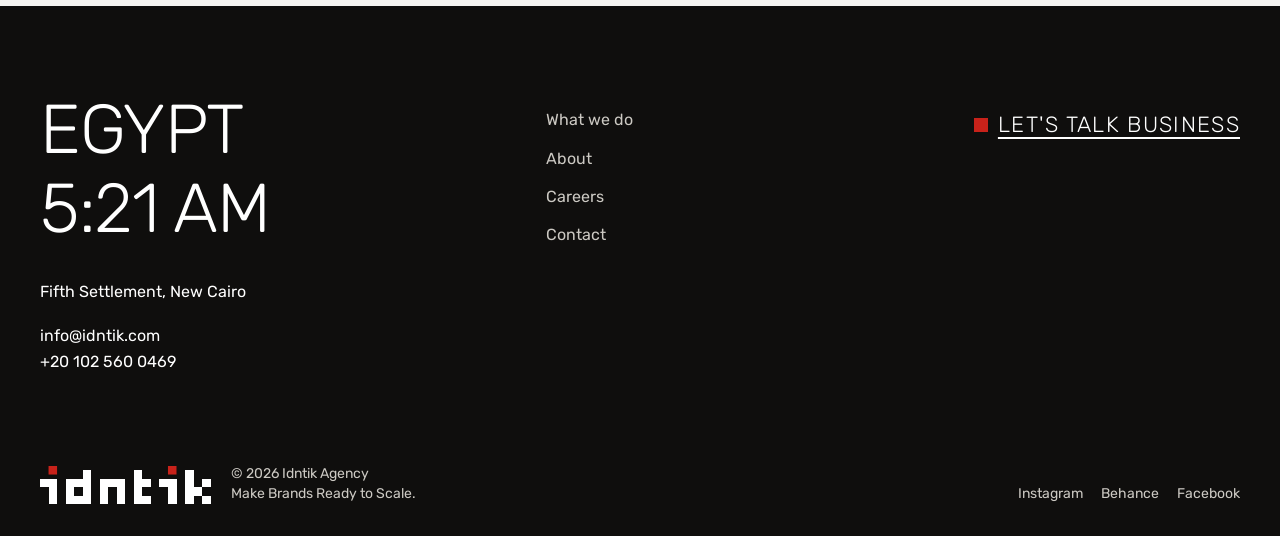
==== commit 2b371d23: "Team photos (8 members); remove client count Co-Authored-By: Claude Opus 5.5 <noreply@anthropic.com>" ====
--- a/about.html
+++ b/about.html
@@ -95,7 +95,6 @@
     <h2 class="h2 caps" data-rv style="margin-bottom:32px"><span class="en">The people behind the system.</span><span class="ar">الناس وراء النظام.</span></h2>
     <div class="filters" id="filters" role="group" aria-label="Filter by department"></div>
     <div class="team" id="team"></div>
-    <div class="cuber-note" data-rv><div class="cube" aria-hidden="true"></div><span><span class="en">Every member of the team gets a personal Cuber, our mascot, drawn by our illustration team.</span><span class="ar">كل فرد في الفريق له شخصية Cuber خاصة به، تميمة Idntik، يرسمها فريق الرسوم.</span></span></div>
   </div>
 </section>
 
--- a/styles.css
+++ b/styles.css
@@ -647,3 +647,31 @@
 .skip{position:absolute;inset-inline-start:12px;top:8px;z-index:999;padding:8px 12px;background:var(--ink);color:var(--white);transform:translateY(-200%);transition:transform .2s}
 .skip:focus{transform:none}
 html,body{overflow-x:clip}
+
+/* ── CTA: copy sits right under the heading ─────────── */
+.cta .cta-grid{margin-top:clamp(24px,3vw,40px);align-items:start}
+.cta .cta-copy .lede{margin:0;max-width:46ch}
+/* CTA: cards sit under the text, three across */
+.cta .cta-grid{grid-template-columns:1fr;gap:clamp(28px,3.4vw,44px)}
+.cta .channels{grid-template-columns:repeat(3,minmax(0,1fr))}
+.cta .ch{min-height:96px}
+@media (max-width:800px){.cta .channels{grid-template-columns:1fr}}
+/* nav links: Light capitals */
+.nav a{font-weight:300!important;font-size:13px;letter-spacing:.12em;color:var(--ink)}
+.nav a[aria-current="page"]{color:var(--ink)}
+.lang-ar .nav a{letter-spacing:0;font-size:14px}
+.scroll-cue{font-weight:300!important;color:var(--ink2)}
+
+/* ── Who we are: black section ──────────────────────── */
+#who{background:var(--ink);color:var(--white);border-top:none}
+#who h2,#who .h2{color:var(--white)}
+#who .label{color:var(--b2)}
+#who p{color:var(--b2)}
+#who .text-link{color:var(--white);border-color:var(--ink2)}
+#who .text-link:hover{color:var(--red);border-color:var(--red)}
+#who + section{border-top:none}
+/* manifesto: compact */
+.pair{font-size:clamp(18px,2vw,28px)!important;padding:clamp(10px,1.1vw,14px) 0!important}
+.pair .o{font-size:11px;font-weight:300!important}
+.pair .bx{background-size:0 1.5px}
+.pair:hover .bx,.pair.struck .bx{background-size:100% 1.5px}
